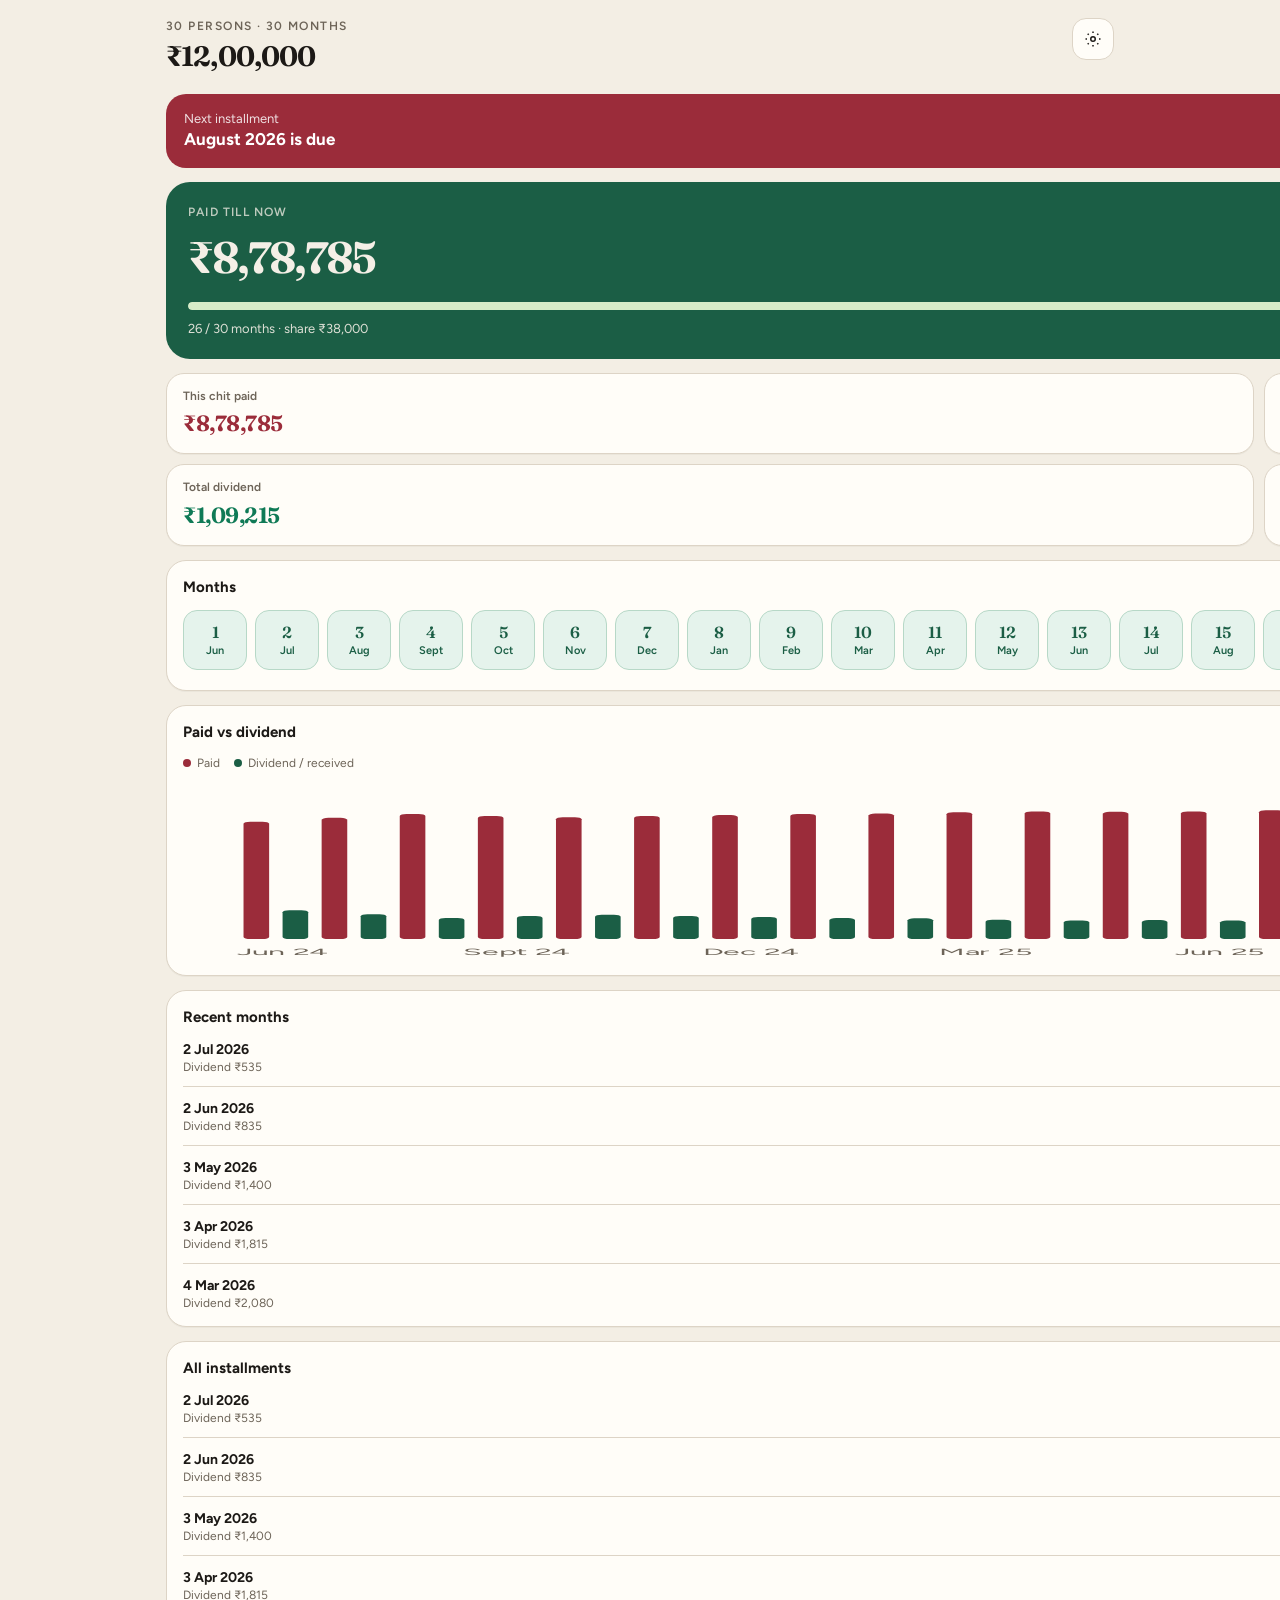
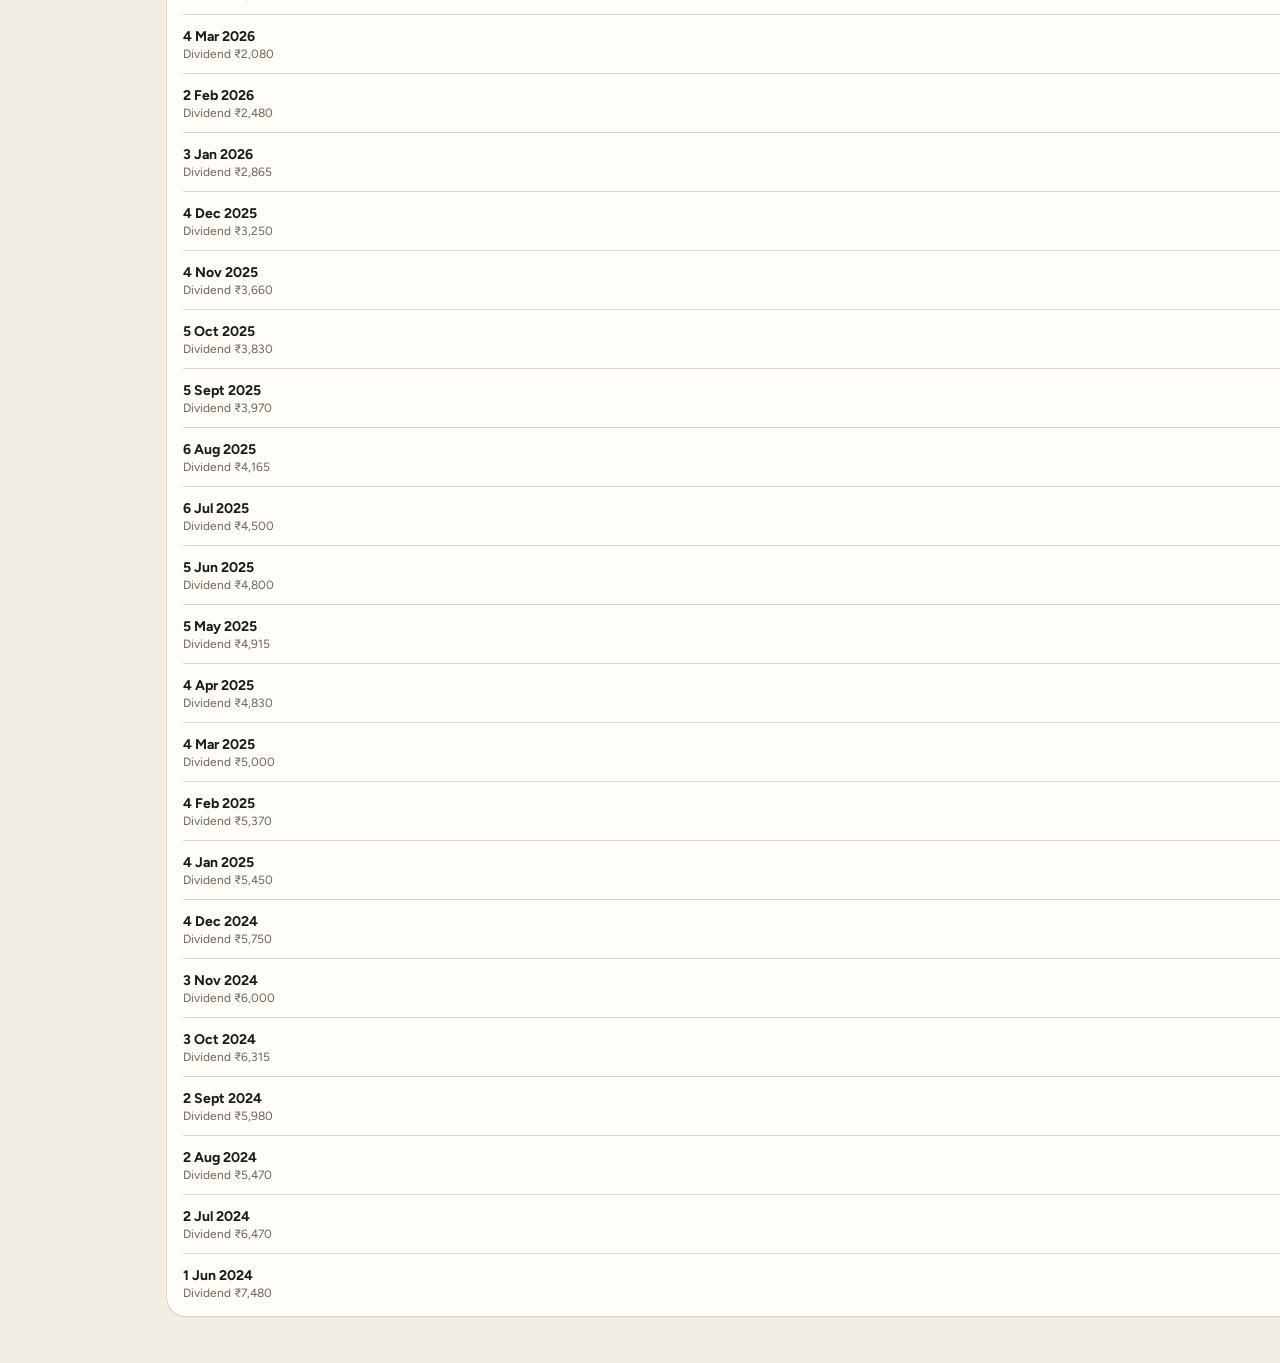
==== index.html @ 4a4e55a4 "Publish My Chit dashboard for phone bookmark. Co-authored-by: Cursor <cursoragent@cursor.com>" ====
<!DOCTYPE html>
<html lang="en">
<head>
  <meta charset="UTF-8" />
  <meta name="viewport" content="width=device-width, initial-scale=1, viewport-fit=cover" />
  <meta name="theme-color" content="#1B5E45" />
  <meta name="apple-mobile-web-app-capable" content="yes" />
  <meta name="apple-mobile-web-app-status-bar-style" content="black-translucent" />
  <meta name="apple-mobile-web-app-title" content="My Chit" />
  <title>My Chit · ₹12,00,000</title>
  <link rel="manifest" href="manifest.webmanifest" />
  <link rel="preconnect" href="https://fonts.googleapis.com" />
  <link rel="preconnect" href="https://fonts.gstatic.com" crossorigin />
  <link href="https://fonts.googleapis.com/css2?family=Fraunces:opsz,wght@9..144,500;9..144,650&family=Figtree:wght@400;500;600;700&display=swap" rel="stylesheet" />
  <style>
    :root {
      --paper: #f3eee4;
      --paper-2: #e8e0d2;
      --card: #fffdf8;
      --ink: #1c1916;
      --muted: #6d6458;
      --line: #ddd4c6;
      --green: #1b5e45;
      --green-2: #0f7a56;
      --green-soft: #e5f3ec;
      --stamp: #9b2c3a;
      --stamp-soft: #f8e8ea;
      --gold: #8a6d2f;
      --gold-soft: #f4ebD4;
      --shadow: 0 1px 0 rgba(28, 25, 22, 0.04);
      --radius: 20px;
      --nav-h: 72px;
      --safe-top: env(safe-area-inset-top, 0px);
      --safe-bot: env(safe-area-inset-bottom, 0px);
    }

    * { box-sizing: border-box; margin: 0; padding: 0; }
    html, body { min-height: 100%; }
    body {
      font-family: Figtree, "Segoe UI", sans-serif;
      background: var(--paper);
      color: var(--ink);
      line-height: 1.4;
      -webkit-tap-highlight-color: transparent;
    }
    button, input, select { font-family: inherit; }

    .app {
      max-width: 980px;
      margin: 0 auto;
      padding: calc(18px + var(--safe-top)) 16px calc(var(--nav-h) + var(--safe-bot) + 20px);
    }

    header.top {
      display: flex;
      justify-content: space-between;
      align-items: flex-start;
      gap: 12px;
      margin-bottom: 18px;
    }
    .eyebrow {
      font-size: 12px;
      letter-spacing: 0.12em;
      text-transform: uppercase;
      color: var(--muted);
      font-weight: 600;
    }
    h1 {
      font-family: Fraunces, Georgia, serif;
      font-size: 28px;
      font-weight: 650;
      letter-spacing: -0.03em;
      margin-top: 2px;
    }
    .icon-btn {
      width: 42px;
      height: 42px;
      border: 1px solid var(--line);
      background: var(--card);
      border-radius: 14px;
      color: var(--ink);
      display: grid;
      place-items: center;
      cursor: pointer;
    }

    .due {
      background: var(--stamp);
      color: #fff;
      border-radius: var(--radius);
      padding: 16px 18px;
      display: flex;
      justify-content: space-between;
      align-items: center;
      gap: 12px;
      margin-bottom: 14px;
    }
    .due p { font-size: 13px; opacity: 0.85; }
    .due h2 { font-size: 17px; font-weight: 700; }
    .due button {
      border: 0;
      background: #fff;
      color: var(--stamp);
      font-weight: 700;
      padding: 10px 14px;
      border-radius: 12px;
      cursor: pointer;
      white-space: nowrap;
    }

    .hero {
      background: var(--green);
      color: #f4efe6;
      border-radius: 24px;
      padding: 22px 22px 20px;
      margin-bottom: 14px;
      position: relative;
      overflow: hidden;
    }
    .hero::after {
      content: "";
      position: absolute;
      right: -40px;
      top: -50px;
      width: 180px;
      height: 180px;
      border: 18px solid rgba(255,255,255,0.06);
      border-radius: 50%;
    }
    .hero .label { font-size: 12px; letter-spacing: 0.1em; text-transform: uppercase; opacity: 0.75; font-weight: 600; }
    .hero .amount {
      font-family: Fraunces, Georgia, serif;
      font-size: clamp(32px, 8vw, 44px);
      font-weight: 650;
      letter-spacing: -0.03em;
      margin: 6px 0 14px;
    }
    .bar {
      height: 8px;
      background: rgba(255,255,255,0.16);
      border-radius: 99px;
      overflow: hidden;
    }
    .bar > span {
      display: block;
      height: 100%;
      background: #d7ecc8;
      border-radius: 99px;
    }
    .hero-meta {
      display: flex;
      justify-content: space-between;
      margin-top: 10px;
      font-size: 13px;
      opacity: 0.9;
    }

    .stats {
      display: grid;
      grid-template-columns: 1fr 1fr;
      gap: 10px;
      margin-bottom: 14px;
    }
    .stat {
      background: var(--card);
      border: 1px solid var(--line);
      border-radius: 18px;
      padding: 14px 16px;
      box-shadow: var(--shadow);
    }
    .stat span { display: block; font-size: 12px; color: var(--muted); font-weight: 600; }
    .stat strong {
      display: block;
      margin-top: 4px;
      font-family: Fraunces, Georgia, serif;
      font-size: 22px;
      font-weight: 650;
      letter-spacing: -0.02em;
    }
    .stat.profit strong { color: var(--green-2); }
    .stat.paid strong { color: var(--stamp); }

    .card {
      background: var(--card);
      border: 1px solid var(--line);
      border-radius: var(--radius);
      padding: 16px;
      margin-bottom: 14px;
      box-shadow: var(--shadow);
    }
    .card h3 {
      font-size: 15px;
      font-weight: 700;
      margin-bottom: 12px;
    }
    .legend {
      display: flex;
      gap: 14px;
      font-size: 12px;
      color: var(--muted);
      margin-bottom: 8px;
    }
    .dot { width: 8px; height: 8px; border-radius: 50%; display: inline-block; margin-right: 6px; }
    .chart-wrap { overflow-x: auto; -webkit-overflow-scrolling: touch; }
    svg.chart { display: block; min-width: 520px; width: 100%; height: 180px; }

    .months-scroll {
      display: flex;
      gap: 8px;
      overflow-x: auto;
      padding-bottom: 4px;
      -webkit-overflow-scrolling: touch;
    }
    .month-pill {
      flex: 0 0 auto;
      min-width: 64px;
      text-align: center;
      padding: 10px 8px;
      border-radius: 14px;
      border: 1px solid var(--line);
      background: var(--paper);
      font-size: 11px;
      font-weight: 600;
    }
    .month-pill.paid { background: var(--green-soft); border-color: #b7d8c7; color: var(--green); }
    .month-pill.due-pill { background: var(--stamp-soft); border-color: #e7b4bb; color: var(--stamp); }
    .month-pill .n { display: block; font-family: Fraunces, Georgia, serif; font-size: 16px; }

    .row {
      display: flex;
      justify-content: space-between;
      align-items: center;
      gap: 10px;
      padding: 12px 0;
      border-bottom: 1px solid var(--line);
      cursor: pointer;
      background: none;
      width: 100%;
      text-align: left;
      color: inherit;
      border-left: 0;
      border-right: 0;
      border-top: 0;
    }
    .row:last-child { border-bottom: 0; padding-bottom: 0; }
    .row:first-child { padding-top: 0; }
    .row .d { font-weight: 700; font-size: 14px; }
    .row .sub { font-size: 12px; color: var(--muted); margin-top: 2px; }
    .row .nums { text-align: right; }
    .neg { color: var(--stamp); font-weight: 700; font-size: 14px; }
    .pos { color: var(--green-2); font-weight: 700; font-size: 14px; }

    .nav {
      position: fixed;
      left: 0; right: 0; bottom: 0;
      height: calc(var(--nav-h) + var(--safe-bot));
      padding: 8px 24px var(--safe-bot);
      background: rgba(243, 238, 228, 0.94);
      backdrop-filter: blur(12px);
      border-top: 1px solid var(--line);
      display: flex;
      justify-content: space-around;
      align-items: flex-start;
      z-index: 20;
    }
    .nav button {
      border: 0;
      background: none;
      color: var(--muted);
      font-size: 11px;
      font-weight: 700;
      min-width: 64px;
      padding: 8px 8px 0;
      cursor: pointer;
    }
    .nav button.active { color: var(--green); }
    .nav .add-fab {
      width: 56px;
      height: 56px;
      min-width: 56px;
      margin-top: -22px;
      border-radius: 50%;
      background: var(--green);
      color: #fff;
      font-size: 28px;
      font-weight: 500;
      line-height: 1;
      box-shadow: 0 8px 20px rgba(27, 94, 69, 0.28);
    }

    .page { display: none; }
    .page.on { display: block; }

    label.field { display: block; margin-bottom: 14px; }
    label.field span {
      display: block;
      font-size: 12px;
      font-weight: 700;
      color: var(--muted);
      margin-bottom: 6px;
      letter-spacing: 0.04em;
      text-transform: uppercase;
    }
    input, select {
      width: 100%;
      height: 52px;
      border: 1px solid var(--line);
      background: #fff;
      border-radius: 14px;
      padding: 0 14px;
      font-size: 16px;
      color: var(--ink);
    }
    input:focus, select:focus {
      outline: 2px solid var(--green);
      outline-offset: 1px;
    }
    .hint { font-size: 12px; color: var(--muted); margin-top: -8px; margin-bottom: 14px; }
    .calc-box {
      background: var(--green-soft);
      border: 1px solid #b7d8c7;
      border-radius: 16px;
      padding: 14px 16px;
      margin-bottom: 16px;
    }
    .calc-row {
      display: flex;
      justify-content: space-between;
      align-items: baseline;
      gap: 10px;
      font-size: 13px;
      color: var(--muted);
      padding: 3px 0;
    }
    .calc-row.main {
      color: var(--green);
      margin-top: 8px;
      padding-top: 10px;
      border-top: 1px solid #b7d8c7;
      font-weight: 700;
    }
    .calc-row.main b {
      font-family: Fraunces, Georgia, serif;
      font-size: 26px;
      font-weight: 650;
      letter-spacing: -0.03em;
    }
    input:disabled, input[readonly] {
      background: var(--paper);
      color: var(--muted);
    }

    .btn {
      width: 100%;
      height: 54px;
      border: 0;
      border-radius: 16px;
      background: var(--green);
      color: #fff;
      font-size: 16px;
      font-weight: 700;
      cursor: pointer;
    }
    .btn.ghost {
      background: transparent;
      color: var(--stamp);
      border: 1px solid #e7b4bb;
      margin-top: 10px;
    }
    .btn.secondary {
      background: var(--paper-2);
      color: var(--ink);
      margin-top: 10px;
    }

    .toast {
      position: fixed;
      left: 50%;
      bottom: calc(var(--nav-h) + var(--safe-bot) + 12px);
      transform: translateX(-50%) translateY(20px);
      background: var(--ink);
      color: #fff;
      padding: 10px 16px;
      border-radius: 999px;
      font-size: 13px;
      font-weight: 600;
      opacity: 0;
      pointer-events: none;
      transition: 0.25s ease;
      z-index: 40;
      white-space: nowrap;
    }
    .toast.show { opacity: 1; transform: translateX(-50%) translateY(0); }

    .desk-grid { display: block; }
    @media (min-width: 860px) {
      .app { padding-bottom: 32px; }
      .nav { display: none; }
      .desk-grid {
        display: grid;
        grid-template-columns: 1.35fr 0.9fr;
        gap: 16px;
        align-items: start;
      }
      .desk-grid .side { position: sticky; top: 16px; }
      .page { display: block !important; }
      .page.mobile-only { display: none !important; }
    }
    @media (max-width: 859px) {
      .desk-only { display: none !important; }
    }
  </style>
</head>
<body>
  <div class="app">
    <header class="top">
      <div>
        <div class="eyebrow" id="chitEyebrow">Chit fund</div>
        <h1 id="chitTitle">₹12,00,000</h1>
      </div>
      <button class="icon-btn" id="settingsBtn" aria-label="Settings" title="Settings">
        <svg width="18" height="18" viewBox="0 0 24 24" fill="none" stroke="currentColor" stroke-width="2"><circle cx="12" cy="12" r="3"/><path d="M12 2v2m0 16v2M4.9 4.9l1.4 1.4m11.4 11.4 1.4 1.4M2 12h2m16 0h2M4.9 19.1l1.4-1.4m11.4-11.4 1.4-1.4"/></svg>
      </button>
    </header>

    <div class="desk-grid">
      <div>
        <section id="page-home" class="page on">
          <div id="pinBanner"></div>
          <div id="dueBanner"></div>
          <div class="hero">
            <div class="label">Paid till now</div>
            <div class="amount" id="heroPaid">₹0</div>
            <div class="bar"><span id="heroBar"></span></div>
            <div class="hero-meta">
              <span id="heroMonths">0 / 0 months</span>
              <span id="heroPct">0%</span>
            </div>
          </div>
          <div class="stats">
            <div class="stat paid"><span>This chit paid</span><strong id="statPaid">₹0</strong></div>
            <div class="stat"><span>Share value so far</span><strong id="statShare">₹0</strong></div>
            <div class="stat profit"><span>Total dividend</span><strong id="statProfit">₹0</strong></div>
            <div class="stat"><span>Prize I get</span><strong id="statPrize">₹0</strong></div>
          </div>
          <div class="card">
            <h3>Months</h3>
            <div class="months-scroll" id="monthPills"></div>
          </div>
          <div class="card">
            <h3>Paid vs dividend</h3>
            <div class="legend">
              <span><i class="dot" style="background:#9b2c3a"></i>Paid</span>
              <span><i class="dot" style="background:#1b5e45"></i>Dividend / received</span>
            </div>
            <div class="chart-wrap"><svg class="chart" id="chart" viewBox="0 0 640 180" preserveAspectRatio="none"></svg></div>
          </div>
          <div class="card">
            <h3>Recent months</h3>
            <div id="recentList"></div>
          </div>
          <div class="card desk-only" id="deskHistoryCard">
            <h3>All installments</h3>
            <div id="deskFullList"></div>
          </div>
        </section>

        <section id="page-history" class="page mobile-only">
          <div class="card">
            <h3>All installments</h3>
            <div id="fullList"></div>
          </div>
        </section>

        <section id="page-settings" class="page mobile-only">
          <div class="card" id="settingsCard"></div>
        </section>
      </div>

      <aside class="side">
        <section id="page-add" class="page on">
          <div class="card">
            <h3 id="formTitle">Add monthly chit</h3>
            <form id="chitForm">
              <input type="hidden" id="editId" />
              <label class="field">
                <span>Date paid</span>
                <input type="date" id="fDate" required />
              </label>
              <label class="field">
                <span>Amount paid this month</span>
                <input type="number" id="fSpent" inputmode="numeric" min="0" step="1" required placeholder="37465" />
              </label>
              <p class="hint">Net amount you paid after the group auction. Dividend is calculated for you.</p>
              <div class="calc-box" id="dividendBox">
                <div class="calc-row"><span>Group</span><span id="calcGroup">30 persons · 30 months</span></div>
                <div class="calc-row"><span>Monthly share</span><span id="calcShare">₹0</span></div>
                <div class="calc-row"><span>You pay</span><span id="calcPaid">₹0</span></div>
                <div class="calc-row main"><span>Dividend</span><b id="calcDiv">₹0</b></div>
              </div>
              <label class="field">
                <span>Note (optional)</span>
                <input type="text" id="fNote" maxlength="80" placeholder="Auction, lifted, late fee…" />
              </label>
              <button class="btn" type="submit" id="saveBtn">Save month</button>
              <button class="btn ghost" type="button" id="deleteBtn" hidden>Delete this month</button>
              <button class="btn secondary desk-only" type="button" id="historyJump">View all months</button>
            </form>
          </div>
          <div class="card desk-only" id="deskSettings"></div>
        </section>
      </aside>
    </div>
  </div>

  <nav class="nav">
    <button data-page="home" class="active">Home</button>
    <button class="add-fab" data-page="add" aria-label="Add monthly chit">+</button>
    <button data-page="history">History</button>
  </nav>
  <div class="toast" id="toast"></div>

  <script>
    const STORAGE_KEY = "mySavings.chit.v2";
    const OLD_STORAGE_KEY = "mySavings.chit.v1";
    const SEED_ENTRIES = [
      { id: "2024-06-01", date: "2024-06-01", spent: 30520, earn: 7480, note: "" },
      { id: "2024-07-02", date: "2024-07-02", spent: 31530, earn: 6470, note: "" },
      { id: "2024-08-02", date: "2024-08-02", spent: 32530, earn: 5470, note: "" },
      { id: "2024-09-02", date: "2024-09-02", spent: 32020, earn: 5980, note: "" },
      { id: "2024-10-03", date: "2024-10-03", spent: 31685, earn: 6315, note: "" },
      { id: "2024-11-03", date: "2024-11-03", spent: 32000, earn: 6000, note: "" },
      { id: "2024-12-04", date: "2024-12-04", spent: 32250, earn: 5750, note: "" },
      { id: "2025-01-04", date: "2025-01-04", spent: 32550, earn: 5450, note: "" },
      { id: "2025-02-04", date: "2025-02-04", spent: 32630, earn: 5370, note: "" },
      { id: "2025-03-04", date: "2025-03-04", spent: 33000, earn: 5000, note: "" },
      { id: "2025-04-04", date: "2025-04-04", spent: 33170, earn: 4830, note: "" },
      { id: "2025-05-05", date: "2025-05-05", spent: 33085, earn: 4915, note: "" },
      { id: "2025-06-05", date: "2025-06-05", spent: 33200, earn: 4800, note: "" },
      { id: "2025-07-06", date: "2025-07-06", spent: 33500, earn: 4500, note: "" },
      { id: "2025-08-06", date: "2025-08-06", spent: 33835, earn: 4165, note: "" },
      { id: "2025-09-05", date: "2025-09-05", spent: 34030, earn: 3970, note: "" },
      { id: "2025-10-05", date: "2025-10-05", spent: 34170, earn: 3830, note: "" },
      { id: "2025-11-04", date: "2025-11-04", spent: 34340, earn: 3660, note: "" },
      { id: "2025-12-04", date: "2025-12-04", spent: 34750, earn: 3250, note: "" },
      { id: "2026-01-03", date: "2026-01-03", spent: 35135, earn: 2865, note: "" },
      { id: "2026-02-02", date: "2026-02-02", spent: 35520, earn: 2480, note: "" },
      { id: "2026-03-04", date: "2026-03-04", spent: 35920, earn: 2080, note: "" },
      { id: "2026-04-03", date: "2026-04-03", spent: 36185, earn: 1815, note: "" },
      { id: "2026-05-03", date: "2026-05-03", spent: 36600, earn: 1400, note: "" },
      { id: "2026-06-02", date: "2026-06-02", spent: 37165, earn: 835, note: "" },
      { id: "2026-07-02", date: "2026-07-02", spent: 37465, earn: 535, note: "" }
    ];
    const SEED_SETTINGS = {
      title: "Chit INR 12,00,000",
      chitValue: 1200000,
      prize: 1140000,
      members: 30,
      totalMonths: 30,
      monthlyShare: 38000
    };

    const inr = (n) =>
      new Intl.NumberFormat("en-IN", { style: "currency", currency: "INR", maximumFractionDigits: 0 }).format(Math.round(n || 0));
    const monthLabel = (iso) => {
      const d = new Date(iso + "T12:00:00");
      return d.toLocaleDateString("en-IN", { month: "short", year: "2-digit" });
    };
    const longDate = (iso) => {
      const d = new Date(iso + "T12:00:00");
      return d.toLocaleDateString("en-IN", { day: "numeric", month: "short", year: "numeric" });
    };
    const uid = () => Date.now().toString(36) + Math.random().toString(36).slice(2, 6);

    function monthlyShareOf(settings) {
      const members = Number(settings.members) || 30;
      const prize = Number(settings.prize) || 0;
      const chit = Number(settings.chitValue) || 0;
      if (prize > 0) return Math.round(prize / members);
      return Math.round(chit / members);
    }

    function dividendOf(spent, settings) {
      return Math.max(0, monthlyShareOf(settings) - Number(spent || 0));
    }

    function withDividends(data) {
      const settings = {
        ...SEED_SETTINGS,
        ...(data.settings || {}),
        members: Number((data.settings || {}).members) || 30,
        totalMonths: Number((data.settings || {}).totalMonths) || 30
      };
      settings.monthlyShare = monthlyShareOf(settings);
      const entries = (data.entries || []).map((e) => ({
        ...e,
        spent: Number(e.spent || 0),
        earn: dividendOf(e.spent, settings)
      }));
      return { settings, entries };
    }

    function load() {
      try {
        const raw = localStorage.getItem(STORAGE_KEY) || localStorage.getItem(OLD_STORAGE_KEY);
        if (raw) return withDividends(JSON.parse(raw));
      } catch (e) {}
      return withDividends({ settings: { ...SEED_SETTINGS }, entries: SEED_ENTRIES.map((x) => ({ ...x })) });
    }
    function save(state) {
      state = withDividends(state);
      localStorage.setItem(STORAGE_KEY, JSON.stringify(state));
    }

    let state = load();
    let page = "home";

    function totals() {
      state = withDividends(state);
      const entries = [...state.entries].sort((a, b) => a.date.localeCompare(b.date));
      const paid = entries.reduce((s, e) => s + Number(e.spent || 0), 0);
      const received = entries.reduce((s, e) => s + Number(e.earn || 0), 0);
      const months = entries.length;
      const share = months * monthlyShareOf(state.settings);
      const profit = share - paid;
      const pct = state.settings.totalMonths ? Math.round((months / state.settings.totalMonths) * 100) : 0;
      return { entries, paid, received, months, share, profit, pct };
    }

    function nextDue() {
      const { entries } = totals();
      const last = entries[entries.length - 1];
      if (!last) return { iso: new Date().toISOString().slice(0, 10), label: "This month", missing: true };
      const d = new Date(last.date + "T12:00:00");
      d.setMonth(d.getMonth() + 1);
      const iso = d.toISOString().slice(0, 10);
      const now = new Date();
      const thisMonth = now.getFullYear() * 12 + now.getMonth();
      const dueMonth = d.getFullYear() * 12 + d.getMonth();
      return {
        iso,
        label: d.toLocaleDateString("en-IN", { month: "long", year: "numeric" }),
        missing: dueMonth <= thisMonth && entries.length < state.settings.totalMonths
      };
    }

    function showToast(msg) {
      const el = document.getElementById("toast");
      el.textContent = msg;
      el.classList.add("show");
      setTimeout(() => el.classList.remove("show"), 2200);
    }

    function setPage(name) {
      page = name;
      if (window.matchMedia("(max-width: 859px)").matches) {
        document.querySelectorAll(".page").forEach((p) => p.classList.remove("on"));
        const el = document.getElementById("page-" + name);
        if (el) el.classList.add("on");
        document.querySelectorAll(".nav button").forEach((b) => {
          b.classList.toggle("active", b.dataset.page === name);
        });
      }
      window.scrollTo(0, 0);
    }

    function renderChart(entries) {
      const svg = document.getElementById("chart");
      if (!entries.length) { svg.innerHTML = ""; return; }
      const w = 640, h = 180, pad = 18, gap = 4;
      const max = Math.max(...entries.map((e) => Math.max(e.spent, e.earn)), 1);
      const bw = (w - pad * 2) / entries.length;
      let bars = "";
      entries.forEach((e, i) => {
        const x = pad + i * bw;
        const paidH = (e.spent / max) * (h - 36);
        const earnH = (e.earn / max) * (h - 36);
        bars += `<rect x="${x}" y="${h - 20 - paidH}" width="${Math.max(bw / 2 - gap, 2)}" height="${paidH}" rx="2" fill="#9b2c3a"/>`;
        bars += `<rect x="${x + bw / 2}" y="${h - 20 - earnH}" width="${Math.max(bw / 2 - gap, 2)}" height="${earnH}" rx="2" fill="#1b5e45"/>`;
        if (i % 3 === 0 || i === entries.length - 1) {
          bars += `<text x="${x + bw / 2}" y="${h - 4}" text-anchor="middle" font-size="9" fill="#6d6458">${monthLabel(e.date)}</text>`;
        }
      });
      svg.innerHTML = bars;
    }

    function rowHtml(e) {
      return `<button class="row" data-id="${e.id}">
        <div><div class="d">${longDate(e.date)}</div><div class="sub">${e.note || "Dividend " + inr(e.earn)}</div></div>
        <div class="nums"><div class="neg">Paid ${inr(e.spent)}</div><div class="pos">Div ${inr(e.earn)}</div></div>
      </button>`;
    }

    function settingsFormHtml() {
      const s = state.settings;
      const share = monthlyShareOf(s);
      return `
        <h3>Chit settings</h3>
        <label class="field"><span>Name</span><input id="sTitle" value="${s.title.replace(/"/g, "&quot;")}" /></label>
        <label class="field"><span>Chit value</span><input id="sValue" type="number" value="${s.chitValue}" /></label>
        <label class="field"><span>Prize I get</span><input id="sPrize" type="number" value="${s.prize}" /></label>
        <label class="field"><span>Persons in group</span><input id="sMembers" type="number" min="1" value="${s.members}" /></label>
        <label class="field"><span>Total months</span><input id="sMonths" type="number" min="1" value="${s.totalMonths}" /></label>
        <p class="hint">Monthly share is prize ÷ persons = ${inr(share)}. Dividend each month = share − amount paid.</p>
        <button class="btn" type="button" id="saveSettings">Save settings</button>
        <button class="btn secondary" type="button" id="bookmarkBtn">Bookmark / pin this page</button>
        <button class="btn secondary" type="button" id="exportBtn">Download backup (JSON)</button>
        <label class="field" style="margin-top:10px"><span>Restore backup</span><input id="importFile" type="file" accept=".json,application/json" /></label>
        <button class="btn secondary" type="button" id="csvBtn">Download Excel-style CSV</button>
        <button class="btn ghost" type="button" id="resetBtn">Restore original Excel data</button>
        <p class="hint" style="margin-top:12px">Phone: open <b>https://ansrkian-gif.github.io/my-chit/</b> then Chrome menu → Add to Home screen or Bookmark. On this computer you can still use the Desktop icon.</p>
      `;
    }

    function bindSettings(root) {
      root.querySelector("#saveSettings")?.addEventListener("click", () => {
        state.settings.title = root.querySelector("#sTitle").value.trim() || state.settings.title;
        state.settings.chitValue = Number(root.querySelector("#sValue").value) || 0;
        state.settings.prize = Number(root.querySelector("#sPrize").value) || 0;
        state.settings.members = Number(root.querySelector("#sMembers").value) || 30;
        state.settings.totalMonths = Number(root.querySelector("#sMonths").value) || 30;
        state = withDividends(state);
        save(state);
        render();
        updateDividendCalc();
        showToast("Settings saved · dividends updated");
      });
      root.querySelector("#exportBtn")?.addEventListener("click", () => download("my-chit-backup.json", JSON.stringify(state, null, 2), "application/json"));
      root.querySelector("#bookmarkBtn")?.addEventListener("click", pinThisPage);
      root.querySelector("#importFile")?.addEventListener("change", (ev) => importBackup(ev.target.files && ev.target.files[0]));
      root.querySelector("#csvBtn")?.addEventListener("click", exportCsv);
      root.querySelector("#resetBtn")?.addEventListener("click", () => {
        if (!confirm("Replace everything with the original Excel sheet?")) return;
        state = withDividends({ settings: { ...SEED_SETTINGS }, entries: SEED_ENTRIES.map((x) => ({ ...x })) });
        save(state);
        render();
        resetForm();
        showToast("Restored Excel data");
      });
    }

    function pinThisPage() {
      const link = location.href;
      if (navigator.clipboard && navigator.clipboard.writeText) {
        navigator.clipboard.writeText(link).catch(() => {});
      }
      const isFile = location.protocol === "file:";
      alert(isFile
        ? "On this computer:\n\n1. Click the star on the right of the Chrome address bar, or\n2. Open the My Chit icon on your Desktop.\n\nYou do not need to open Drive again.\n\nThis page address was copied."
        : "On your phone:\n\nChrome or Edge menu (three dots) → Add to Home screen or Bookmark.\n\nThen open My Chit from that icon next time.");
    }

    function importBackup(file) {
      if (!file) return;
      const reader = new FileReader();
      reader.onload = () => {
        try {
          const data = JSON.parse(reader.result);
          if (!data || !Array.isArray(data.entries)) throw new Error("bad");
          if (!confirm("Replace current chit data with this backup?")) return;
          state = withDividends(data);
          save(state);
          render();
          resetForm();
          showToast("Backup restored");
        } catch (e) {
          alert("That file is not a valid My Chit backup.");
        }
      };
      reader.readAsText(file);
    }

    function download(name, text, type) {
      const blob = new Blob([text], { type });
      const a = document.createElement("a");
      a.href = URL.createObjectURL(blob);
      a.download = name;
      a.click();
      URL.revokeObjectURL(a.href);
    }

    function exportCsv() {
      const { entries } = totals();
      let spentP = 0, overall = 0;
      const lines = ["Date,Spent,Spent Progress,Earn,Overall"];
      entries.forEach((e) => {
        spentP += Number(e.spent);
        overall += Number(e.earn);
        lines.push(`${longDate(e.date)},${e.spent},${spentP},${e.earn},${overall}`);
      });
      download("chit-overall-flow.csv", lines.join("\n"), "text/csv");
    }

    function updateDividendCalc() {
      const share = monthlyShareOf(state.settings);
      const paid = Number(document.getElementById("fSpent").value || 0);
      const div = dividendOf(paid, state.settings);
      const members = state.settings.members || 30;
      const months = state.settings.totalMonths || 30;
      document.getElementById("calcGroup").textContent = `${members} persons · ${months} months`;
      document.getElementById("calcShare").textContent = inr(share);
      document.getElementById("calcPaid").textContent = inr(paid);
      document.getElementById("calcDiv").textContent = inr(div);
    }

    function resetForm(prefillDue) {
      document.getElementById("editId").value = "";
      document.getElementById("formTitle").textContent = "Add monthly chit";
      document.getElementById("saveBtn").textContent = "Save month";
      document.getElementById("deleteBtn").hidden = true;
      const due = nextDue();
      const last = totals().entries.at(-1);
      document.getElementById("fDate").value = prefillDue ? due.iso : due.iso;
      document.getElementById("fSpent").value = last ? last.spent : "";
      document.getElementById("fNote").value = "";
      updateDividendCalc();
    }

    function fillForm(entry) {
      document.getElementById("editId").value = entry.id;
      document.getElementById("formTitle").textContent = "Edit month";
      document.getElementById("saveBtn").textContent = "Update month";
      document.getElementById("deleteBtn").hidden = false;
      document.getElementById("fDate").value = entry.date;
      document.getElementById("fSpent").value = entry.spent;
      document.getElementById("fNote").value = entry.note || "";
      updateDividendCalc();
      setPage("add");
    }

    function render() {
      const t = totals();
      const s = state.settings;
      document.getElementById("chitEyebrow").textContent = `${s.members || 30} persons · ${s.totalMonths} months`;
      document.getElementById("chitTitle").textContent = inr(s.chitValue);
      document.getElementById("heroPaid").textContent = inr(t.paid);
      document.getElementById("heroBar").style.width = Math.min(100, t.pct) + "%";
      document.getElementById("heroMonths").textContent = `${t.months} / ${s.totalMonths} months · share ${inr(monthlyShareOf(s))}`;
      document.getElementById("heroPct").textContent = t.pct + "% complete";
      document.getElementById("statPaid").textContent = inr(t.paid);
      document.getElementById("statShare").textContent = inr(t.share);
      document.getElementById("statProfit").textContent = inr(t.profit);
      document.getElementById("statPrize").textContent = inr(s.prize);

      const pin = document.getElementById("pinBanner");
      if (location.protocol === "file:" && !localStorage.getItem("mySavings.pinHint.v1")) {
        pin.innerHTML = `<div class="due" style="background:var(--green)"><div><p>Keep this page</p><h2>Use the My Chit Desktop icon, or tap the star in Chrome</h2></div><button type="button" id="pinOk">Got it</button></div>`;
        pin.querySelector("#pinOk").onclick = () => {
          localStorage.setItem("mySavings.pinHint.v1", "1");
          pin.innerHTML = "";
        };
      } else pin.innerHTML = "";

      const due = nextDue();
      const banner = document.getElementById("dueBanner");
      if (due.missing) {
        banner.innerHTML = `<div class="due"><div><p>Next installment</p><h2>${due.label} is due</h2></div><button type="button" id="dueAdd">Add now</button></div>`;
        banner.querySelector("#dueAdd").onclick = () => { resetForm(true); setPage("add"); };
      } else banner.innerHTML = "";

      const start = t.entries[0] ? new Date(t.entries[0].date + "T12:00:00") : new Date();
      let pills = "";
      for (let i = 0; i < s.totalMonths; i++) {
        const d = new Date(start);
        d.setMonth(d.getMonth() + i);
        const key = d.toISOString().slice(0, 7);
        const found = t.entries.find((e) => e.date.slice(0, 7) === key);
        const dueKey = due.iso.slice(0, 7);
        const cls = found ? "paid" : key === dueKey ? "due-pill" : "";
        pills += `<div class="month-pill ${cls}"><span class="n">${i + 1}</span>${d.toLocaleDateString("en-IN", { month: "short" })}</div>`;
      }
      document.getElementById("monthPills").innerHTML = pills;

      renderChart(t.entries);
      const recent = t.entries.slice(-5).reverse().map(rowHtml).join("") || "<p class='hint'>No months yet</p>";
      const all = t.entries.slice().reverse().map(rowHtml).join("") || "<p class='hint'>No months yet</p>";
      document.getElementById("recentList").innerHTML = recent;
      document.getElementById("fullList").innerHTML = all;
      document.getElementById("deskFullList").innerHTML = all;

      document.getElementById("settingsCard").innerHTML = settingsFormHtml();
      document.getElementById("deskSettings").innerHTML = settingsFormHtml();
      bindSettings(document.getElementById("settingsCard"));
      bindSettings(document.getElementById("deskSettings"));

      document.querySelectorAll(".row").forEach((btn) => {
        btn.onclick = () => {
          const entry = state.entries.find((e) => e.id === btn.dataset.id);
          if (entry) fillForm(entry);
        };
      });
    }

    document.getElementById("chitForm").addEventListener("submit", (ev) => {
      ev.preventDefault();
      const id = document.getElementById("editId").value;
      const spent = Number(document.getElementById("fSpent").value);
      const entry = {
        id: id || uid(),
        date: document.getElementById("fDate").value,
        spent,
        earn: dividendOf(spent, state.settings),
        note: document.getElementById("fNote").value.trim()
      };
      if (!entry.date) return;
      const idx = state.entries.findIndex((e) => e.id === id);
      if (idx >= 0) state.entries[idx] = entry;
      else state.entries.push(entry);
      save(state);
      render();
      resetForm();
      setPage("home");
      showToast(idx >= 0 ? "Month updated" : "Month added");
    });

    document.getElementById("deleteBtn").addEventListener("click", () => {
      const id = document.getElementById("editId").value;
      if (!id || !confirm("Delete this month?")) return;
      state.entries = state.entries.filter((e) => e.id !== id);
      save(state);
      render();
      resetForm();
      setPage("home");
      showToast("Month deleted");
    });

    document.querySelectorAll(".nav button").forEach((b) => {
      b.addEventListener("click", () => {
        if (b.dataset.page === "add") resetForm(true);
        setPage(b.dataset.page);
      });
    });
    document.getElementById("fSpent").addEventListener("input", updateDividendCalc);
    document.getElementById("settingsBtn").addEventListener("click", () => setPage("settings"));
    document.getElementById("historyJump").addEventListener("click", () => {
      document.getElementById("deskHistoryCard").scrollIntoView({ behavior: "smooth" });
    });

    if ("serviceWorker" in navigator && location.protocol !== "file:") {
      navigator.serviceWorker.register("./sw.js").catch(() => {});
    }

    resetForm(true);
    render();
  </script>
</body>
</html>
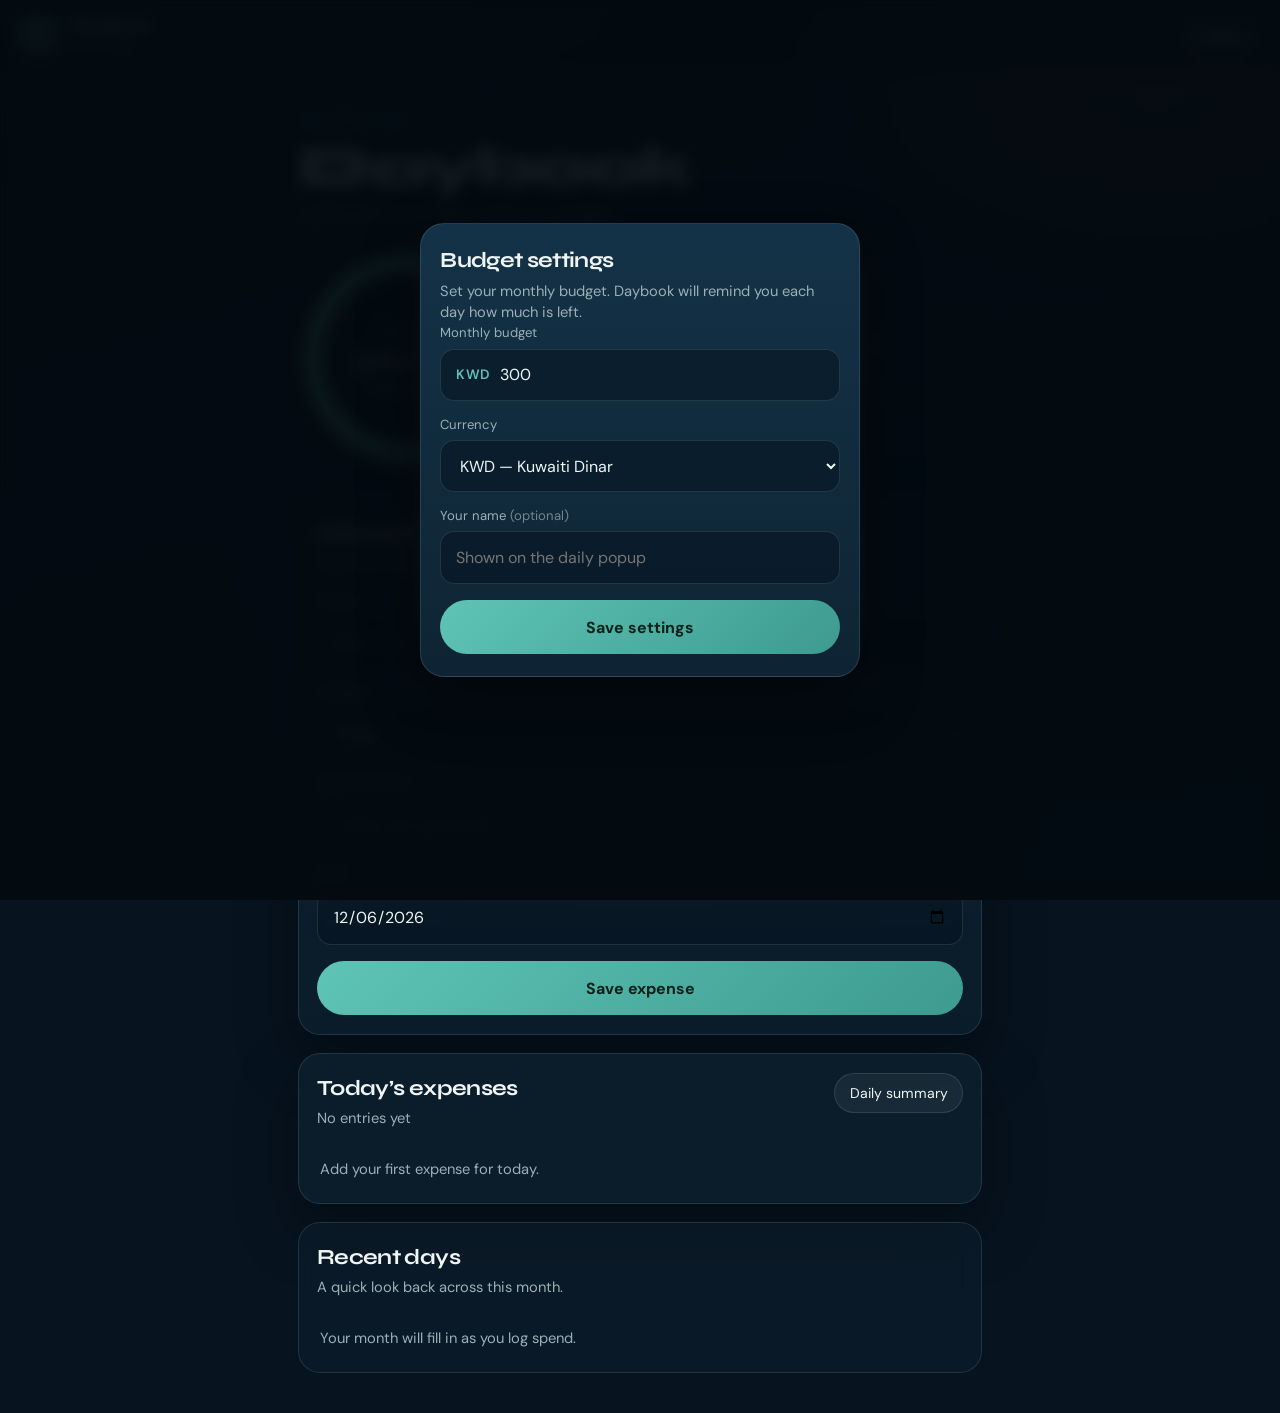
==== commit d4a7e7af: "Add Daybook expense tracker as standalone app Daily expense logging with monthly budget and a daily " ====
--- a/index.html
+++ b/index.html
@@ -3,945 +3,182 @@
 <head>
   <meta charset="UTF-8" />
   <meta name="viewport" content="width=device-width, initial-scale=1, viewport-fit=cover" />
-  <meta name="theme-color" content="#1B5E45" />
+  <meta name="theme-color" content="#0B1C2C" />
+  <meta name="description" content="Daybook — track daily expenses and stay within your budget." />
   <meta name="apple-mobile-web-app-capable" content="yes" />
   <meta name="apple-mobile-web-app-status-bar-style" content="black-translucent" />
-  <meta name="apple-mobile-web-app-title" content="My Chit" />
-  <title>My Chit · ₹12,00,000</title>
+  <meta name="apple-mobile-web-app-title" content="Daybook" />
+  <title>Daybook</title>
   <link rel="manifest" href="manifest.webmanifest" />
+  <link rel="icon" href="icon.svg" type="image/svg+xml" />
+  <link rel="apple-touch-icon" href="icon.svg" />
   <link rel="preconnect" href="https://fonts.googleapis.com" />
   <link rel="preconnect" href="https://fonts.gstatic.com" crossorigin />
-  <link href="https://fonts.googleapis.com/css2?family=Fraunces:opsz,wght@9..144,500;9..144,650&family=Figtree:wght@400;500;600;700&display=swap" rel="stylesheet" />
-  <style>
-    :root {
-      --paper: #f3eee4;
-      --paper-2: #e8e0d2;
-      --card: #fffdf8;
-      --ink: #1c1916;
-      --muted: #6d6458;
-      --line: #ddd4c6;
-      --green: #1b5e45;
-      --green-2: #0f7a56;
-      --green-soft: #e5f3ec;
-      --stamp: #9b2c3a;
-      --stamp-soft: #f8e8ea;
-      --gold: #8a6d2f;
-      --gold-soft: #f4ebD4;
-      --shadow: 0 1px 0 rgba(28, 25, 22, 0.04);
-      --radius: 20px;
-      --nav-h: 72px;
-      --safe-top: env(safe-area-inset-top, 0px);
-      --safe-bot: env(safe-area-inset-bottom, 0px);
-    }
-
-    * { box-sizing: border-box; margin: 0; padding: 0; }
-    html, body { min-height: 100%; }
-    body {
-      font-family: Figtree, "Segoe UI", sans-serif;
-      background: var(--paper);
-      color: var(--ink);
-      line-height: 1.4;
-      -webkit-tap-highlight-color: transparent;
-    }
-    button, input, select { font-family: inherit; }
-
-    .app {
-      max-width: 980px;
-      margin: 0 auto;
-      padding: calc(18px + var(--safe-top)) 16px calc(var(--nav-h) + var(--safe-bot) + 20px);
-    }
-
-    header.top {
-      display: flex;
-      justify-content: space-between;
-      align-items: flex-start;
-      gap: 12px;
-      margin-bottom: 18px;
-    }
-    .eyebrow {
-      font-size: 12px;
-      letter-spacing: 0.12em;
-      text-transform: uppercase;
-      color: var(--muted);
-      font-weight: 600;
-    }
-    h1 {
-      font-family: Fraunces, Georgia, serif;
-      font-size: 28px;
-      font-weight: 650;
-      letter-spacing: -0.03em;
-      margin-top: 2px;
-    }
-    .icon-btn {
-      width: 42px;
-      height: 42px;
-      border: 1px solid var(--line);
-      background: var(--card);
-      border-radius: 14px;
-      color: var(--ink);
-      display: grid;
-      place-items: center;
-      cursor: pointer;
-    }
-
-    .due {
-      background: var(--stamp);
-      color: #fff;
-      border-radius: var(--radius);
-      padding: 16px 18px;
-      display: flex;
-      justify-content: space-between;
-      align-items: center;
-      gap: 12px;
-      margin-bottom: 14px;
-    }
-    .due p { font-size: 13px; opacity: 0.85; }
-    .due h2 { font-size: 17px; font-weight: 700; }
-    .due button {
-      border: 0;
-      background: #fff;
-      color: var(--stamp);
-      font-weight: 700;
-      padding: 10px 14px;
-      border-radius: 12px;
-      cursor: pointer;
-      white-space: nowrap;
-    }
-
-    .hero {
-      background: var(--green);
-      color: #f4efe6;
-      border-radius: 24px;
-      padding: 22px 22px 20px;
-      margin-bottom: 14px;
-      position: relative;
-      overflow: hidden;
-    }
-    .hero::after {
-      content: "";
-      position: absolute;
-      right: -40px;
-      top: -50px;
-      width: 180px;
-      height: 180px;
-      border: 18px solid rgba(255,255,255,0.06);
-      border-radius: 50%;
-    }
-    .hero .label { font-size: 12px; letter-spacing: 0.1em; text-transform: uppercase; opacity: 0.75; font-weight: 600; }
-    .hero .amount {
-      font-family: Fraunces, Georgia, serif;
-      font-size: clamp(32px, 8vw, 44px);
-      font-weight: 650;
-      letter-spacing: -0.03em;
-      margin: 6px 0 14px;
-    }
-    .bar {
-      height: 8px;
-      background: rgba(255,255,255,0.16);
-      border-radius: 99px;
-      overflow: hidden;
-    }
-    .bar > span {
-      display: block;
-      height: 100%;
-      background: #d7ecc8;
-      border-radius: 99px;
-    }
-    .hero-meta {
-      display: flex;
-      justify-content: space-between;
-      margin-top: 10px;
-      font-size: 13px;
-      opacity: 0.9;
-    }
-
-    .stats {
-      display: grid;
-      grid-template-columns: 1fr 1fr;
-      gap: 10px;
-      margin-bottom: 14px;
-    }
-    .stat {
-      background: var(--card);
-      border: 1px solid var(--line);
-      border-radius: 18px;
-      padding: 14px 16px;
-      box-shadow: var(--shadow);
-    }
-    .stat span { display: block; font-size: 12px; color: var(--muted); font-weight: 600; }
-    .stat strong {
-      display: block;
-      margin-top: 4px;
-      font-family: Fraunces, Georgia, serif;
-      font-size: 22px;
-      font-weight: 650;
-      letter-spacing: -0.02em;
-    }
-    .stat.profit strong { color: var(--green-2); }
-    .stat.paid strong { color: var(--stamp); }
-
-    .card {
-      background: var(--card);
-      border: 1px solid var(--line);
-      border-radius: var(--radius);
-      padding: 16px;
-      margin-bottom: 14px;
-      box-shadow: var(--shadow);
-    }
-    .card h3 {
-      font-size: 15px;
-      font-weight: 700;
-      margin-bottom: 12px;
-    }
-    .legend {
-      display: flex;
-      gap: 14px;
-      font-size: 12px;
-      color: var(--muted);
-      margin-bottom: 8px;
-    }
-    .dot { width: 8px; height: 8px; border-radius: 50%; display: inline-block; margin-right: 6px; }
-    .chart-wrap { overflow-x: auto; -webkit-overflow-scrolling: touch; }
-    svg.chart { display: block; min-width: 520px; width: 100%; height: 180px; }
-
-    .months-scroll {
-      display: flex;
-      gap: 8px;
-      overflow-x: auto;
-      padding-bottom: 4px;
-      -webkit-overflow-scrolling: touch;
-    }
-    .month-pill {
-      flex: 0 0 auto;
-      min-width: 64px;
-      text-align: center;
-      padding: 10px 8px;
-      border-radius: 14px;
-      border: 1px solid var(--line);
-      background: var(--paper);
-      font-size: 11px;
-      font-weight: 600;
-    }
-    .month-pill.paid { background: var(--green-soft); border-color: #b7d8c7; color: var(--green); }
-    .month-pill.due-pill { background: var(--stamp-soft); border-color: #e7b4bb; color: var(--stamp); }
-    .month-pill .n { display: block; font-family: Fraunces, Georgia, serif; font-size: 16px; }
-
-    .row {
-      display: flex;
-      justify-content: space-between;
-      align-items: center;
-      gap: 10px;
-      padding: 12px 0;
-      border-bottom: 1px solid var(--line);
-      cursor: pointer;
-      background: none;
-      width: 100%;
-      text-align: left;
-      color: inherit;
-      border-left: 0;
-      border-right: 0;
-      border-top: 0;
-    }
-    .row:last-child { border-bottom: 0; padding-bottom: 0; }
-    .row:first-child { padding-top: 0; }
-    .row .d { font-weight: 700; font-size: 14px; }
-    .row .sub { font-size: 12px; color: var(--muted); margin-top: 2px; }
-    .row .nums { text-align: right; }
-    .neg { color: var(--stamp); font-weight: 700; font-size: 14px; }
-    .pos { color: var(--green-2); font-weight: 700; font-size: 14px; }
-
-    .nav {
-      position: fixed;
-      left: 0; right: 0; bottom: 0;
-      height: calc(var(--nav-h) + var(--safe-bot));
-      padding: 8px 24px var(--safe-bot);
-      background: rgba(243, 238, 228, 0.94);
-      backdrop-filter: blur(12px);
-      border-top: 1px solid var(--line);
-      display: flex;
-      justify-content: space-around;
-      align-items: flex-start;
-      z-index: 20;
-    }
-    .nav button {
-      border: 0;
-      background: none;
-      color: var(--muted);
-      font-size: 11px;
-      font-weight: 700;
-      min-width: 64px;
-      padding: 8px 8px 0;
-      cursor: pointer;
-    }
-    .nav button.active { color: var(--green); }
-    .nav .add-fab {
-      width: 56px;
-      height: 56px;
-      min-width: 56px;
-      margin-top: -22px;
-      border-radius: 50%;
-      background: var(--green);
-      color: #fff;
-      font-size: 28px;
-      font-weight: 500;
-      line-height: 1;
-      box-shadow: 0 8px 20px rgba(27, 94, 69, 0.28);
-    }
-
-    .page { display: none; }
-    .page.on { display: block; }
-
-    label.field { display: block; margin-bottom: 14px; }
-    label.field span {
-      display: block;
-      font-size: 12px;
-      font-weight: 700;
-      color: var(--muted);
-      margin-bottom: 6px;
-      letter-spacing: 0.04em;
-      text-transform: uppercase;
-    }
-    input, select {
-      width: 100%;
-      height: 52px;
-      border: 1px solid var(--line);
-      background: #fff;
-      border-radius: 14px;
-      padding: 0 14px;
-      font-size: 16px;
-      color: var(--ink);
-    }
-    input:focus, select:focus {
-      outline: 2px solid var(--green);
-      outline-offset: 1px;
-    }
-    .hint { font-size: 12px; color: var(--muted); margin-top: -8px; margin-bottom: 14px; }
-    .calc-box {
-      background: var(--green-soft);
-      border: 1px solid #b7d8c7;
-      border-radius: 16px;
-      padding: 14px 16px;
-      margin-bottom: 16px;
-    }
-    .calc-row {
-      display: flex;
-      justify-content: space-between;
-      align-items: baseline;
-      gap: 10px;
-      font-size: 13px;
-      color: var(--muted);
-      padding: 3px 0;
-    }
-    .calc-row.main {
-      color: var(--green);
-      margin-top: 8px;
-      padding-top: 10px;
-      border-top: 1px solid #b7d8c7;
-      font-weight: 700;
-    }
-    .calc-row.main b {
-      font-family: Fraunces, Georgia, serif;
-      font-size: 26px;
-      font-weight: 650;
-      letter-spacing: -0.03em;
-    }
-    input:disabled, input[readonly] {
-      background: var(--paper);
-      color: var(--muted);
-    }
-
-    .btn {
-      width: 100%;
-      height: 54px;
-      border: 0;
-      border-radius: 16px;
-      background: var(--green);
-      color: #fff;
-      font-size: 16px;
-      font-weight: 700;
-      cursor: pointer;
-    }
-    .btn.ghost {
-      background: transparent;
-      color: var(--stamp);
-      border: 1px solid #e7b4bb;
-      margin-top: 10px;
-    }
-    .btn.secondary {
-      background: var(--paper-2);
-      color: var(--ink);
-      margin-top: 10px;
-    }
-
-    .toast {
-      position: fixed;
-      left: 50%;
-      bottom: calc(var(--nav-h) + var(--safe-bot) + 12px);
-      transform: translateX(-50%) translateY(20px);
-      background: var(--ink);
-      color: #fff;
-      padding: 10px 16px;
-      border-radius: 999px;
-      font-size: 13px;
-      font-weight: 600;
-      opacity: 0;
-      pointer-events: none;
-      transition: 0.25s ease;
-      z-index: 40;
-      white-space: nowrap;
-    }
-    .toast.show { opacity: 1; transform: translateX(-50%) translateY(0); }
-
-    .desk-grid { display: block; }
-    @media (min-width: 860px) {
-      .app { padding-bottom: 32px; }
-      .nav { display: none; }
-      .desk-grid {
-        display: grid;
-        grid-template-columns: 1.35fr 0.9fr;
-        gap: 16px;
-        align-items: start;
-      }
-      .desk-grid .side { position: sticky; top: 16px; }
-      .page { display: block !important; }
-      .page.mobile-only { display: none !important; }
-    }
-    @media (max-width: 859px) {
-      .desk-only { display: none !important; }
-    }
-  </style>
+  <link href="https://fonts.googleapis.com/css2?family=DM+Sans:ital,opsz,wght@0,9..40,400;0,9..40,500;0,9..40,600;0,9..40,700;1,9..40,400&family=Syne:wght@600;700;800&display=swap" rel="stylesheet" />
+  <link rel="stylesheet" href="styles.css" />
 </head>
 <body>
-  <div class="app">
-    <header class="top">
+  <div class="atmosphere" aria-hidden="true"></div>
+
+  <header class="topbar">
+    <div class="brand">
+      <span class="brand-mark" aria-hidden="true"></span>
       <div>
-        <div class="eyebrow" id="chitEyebrow">Chit fund</div>
-        <h1 id="chitTitle">₹12,00,000</h1>
+        <p class="brand-name">Daybook</p>
+        <p class="brand-date" id="headerDate">Today</p>
       </div>
-      <button class="icon-btn" id="settingsBtn" aria-label="Settings" title="Settings">
-        <svg width="18" height="18" viewBox="0 0 24 24" fill="none" stroke="currentColor" stroke-width="2"><circle cx="12" cy="12" r="3"/><path d="M12 2v2m0 16v2M4.9 4.9l1.4 1.4m11.4 11.4 1.4 1.4M2 12h2m16 0h2M4.9 19.1l1.4-1.4m11.4-11.4 1.4-1.4"/></svg>
-      </button>
-    </header>
+    </div>
+    <button type="button" class="ghost-btn" id="settingsBtn" aria-label="Budget settings">Budget</button>
+  </header>
 
-    <div class="desk-grid">
-      <div>
-        <section id="page-home" class="page on">
-          <div id="pinBanner"></div>
-          <div id="dueBanner"></div>
-          <div class="hero">
-            <div class="label">Paid till now</div>
-            <div class="amount" id="heroPaid">₹0</div>
-            <div class="bar"><span id="heroBar"></span></div>
-            <div class="hero-meta">
-              <span id="heroMonths">0 / 0 months</span>
-              <span id="heroPct">0%</span>
-            </div>
+  <main class="shell">
+    <section class="hero" aria-labelledby="heroTitle">
+      <p class="eyebrow" id="monthLabel">This month</p>
+      <h1 class="hero-title" id="heroTitle">Daybook</h1>
+      <p class="hero-sub" id="heroSub">Log today’s spend. Stay inside your budget.</p>
+
+      <div class="meter" role="img" aria-labelledby="remainingLabel">
+        <div class="meter-ring" id="meterRing">
+          <svg viewBox="0 0 120 120" aria-hidden="true">
+            <circle class="meter-track" cx="60" cy="60" r="52" />
+            <circle class="meter-value" id="meterValue" cx="60" cy="60" r="52" />
+          </svg>
+          <div class="meter-copy">
+            <p class="meter-kicker">Remaining</p>
+            <p class="meter-amount" id="remainingAmount">0.000</p>
+            <p class="meter-meta" id="remainingMeta">of budget</p>
           </div>
-          <div class="stats">
-            <div class="stat paid"><span>This chit paid</span><strong id="statPaid">₹0</strong></div>
-            <div class="stat"><span>Share value so far</span><strong id="statShare">₹0</strong></div>
-            <div class="stat profit"><span>Total dividend</span><strong id="statProfit">₹0</strong></div>
-            <div class="stat"><span>Prize I get</span><strong id="statPrize">₹0</strong></div>
+        </div>
+        <div class="meter-stats">
+          <div>
+            <p class="stat-label">Spent today</p>
+            <p class="stat-value" id="spentToday">0.000</p>
           </div>
-          <div class="card">
-            <h3>Months</h3>
-            <div class="months-scroll" id="monthPills"></div>
+          <div>
+            <p class="stat-label">Spent this month</p>
+            <p class="stat-value" id="spentMonth">0.000</p>
           </div>
-          <div class="card">
-            <h3>Paid vs dividend</h3>
-            <div class="legend">
-              <span><i class="dot" style="background:#9b2c3a"></i>Paid</span>
-              <span><i class="dot" style="background:#1b5e45"></i>Dividend / received</span>
-            </div>
-            <div class="chart-wrap"><svg class="chart" id="chart" viewBox="0 0 640 180" preserveAspectRatio="none"></svg></div>
+        </div>
+      </div>
+    </section>
+
+    <section class="panel" aria-labelledby="addTitle">
+      <div class="panel-head">
+        <h2 id="addTitle">Add expense</h2>
+        <p>One entry keeps your daily picture honest.</p>
+      </div>
+      <form id="expenseForm" class="expense-form" autocomplete="off">
+        <label class="field">
+          <span>Amount</span>
+          <div class="amount-row">
+            <span class="currency-prefix" id="currencyPrefix">KWD</span>
+            <input id="amountInput" name="amount" type="number" inputmode="decimal" step="0.001" min="0.001" placeholder="0.000" required />
           </div>
-          <div class="card">
-            <h3>Recent months</h3>
-            <div id="recentList"></div>
-          </div>
-          <div class="card desk-only" id="deskHistoryCard">
-            <h3>All installments</h3>
-            <div id="deskFullList"></div>
-          </div>
-        </section>
+        </label>
+        <label class="field">
+          <span>Category</span>
+          <select id="categoryInput" name="category" required>
+            <option value="Food">Food</option>
+            <option value="Transport">Transport</option>
+            <option value="Shopping">Shopping</option>
+            <option value="Bills">Bills</option>
+            <option value="Health">Health</option>
+            <option value="Fun">Fun</option>
+            <option value="Other" selected>Other</option>
+          </select>
+        </label>
+        <label class="field">
+          <span>Note <em>(optional)</em></span>
+          <input id="noteInput" name="note" type="text" maxlength="80" placeholder="Coffee, taxi, groceries…" />
+        </label>
+        <label class="field">
+          <span>Date</span>
+          <input id="dateInput" name="date" type="date" required />
+        </label>
+        <button type="submit" class="primary-btn" id="addBtn">Save expense</button>
+      </form>
+    </section>
 
-        <section id="page-history" class="page mobile-only">
-          <div class="card">
-            <h3>All installments</h3>
-            <div id="fullList"></div>
-          </div>
-        </section>
+    <section class="panel" aria-labelledby="todayTitle">
+      <div class="panel-head row">
+        <div>
+          <h2 id="todayTitle">Today’s expenses</h2>
+          <p id="todayCount">No entries yet</p>
+        </div>
+        <button type="button" class="ghost-btn" id="showSummaryBtn">Daily summary</button>
+      </div>
+      <ul class="expense-list" id="todayList"></ul>
+    </section>
 
-        <section id="page-settings" class="page mobile-only">
-          <div class="card" id="settingsCard"></div>
-        </section>
+    <section class="panel soft" aria-labelledby="historyTitle">
+      <div class="panel-head">
+        <h2 id="historyTitle">Recent days</h2>
+        <p>A quick look back across this month.</p>
       </div>
+      <ul class="history-list" id="historyList"></ul>
+    </section>
+  </main>
 
-      <aside class="side">
-        <section id="page-add" class="page on">
-          <div class="card">
-            <h3 id="formTitle">Add monthly chit</h3>
-            <form id="chitForm">
-              <input type="hidden" id="editId" />
-              <label class="field">
-                <span>Date paid</span>
-                <input type="date" id="fDate" required />
-              </label>
-              <label class="field">
-                <span>Amount paid this month</span>
-                <input type="number" id="fSpent" inputmode="numeric" min="0" step="1" required placeholder="37465" />
-              </label>
-              <p class="hint">Net amount you paid after the group auction. Dividend is calculated for you.</p>
-              <div class="calc-box" id="dividendBox">
-                <div class="calc-row"><span>Group</span><span id="calcGroup">30 persons · 30 months</span></div>
-                <div class="calc-row"><span>Monthly share</span><span id="calcShare">₹0</span></div>
-                <div class="calc-row"><span>You pay</span><span id="calcPaid">₹0</span></div>
-                <div class="calc-row main"><span>Dividend</span><b id="calcDiv">₹0</b></div>
-              </div>
-              <label class="field">
-                <span>Note (optional)</span>
-                <input type="text" id="fNote" maxlength="80" placeholder="Auction, lifted, late fee…" />
-              </label>
-              <button class="btn" type="submit" id="saveBtn">Save month</button>
-              <button class="btn ghost" type="button" id="deleteBtn" hidden>Delete this month</button>
-              <button class="btn secondary desk-only" type="button" id="historyJump">View all months</button>
-            </form>
-          </div>
-          <div class="card desk-only" id="deskSettings"></div>
-        </section>
-      </aside>
+  <div class="toast" id="toast" role="status" aria-live="polite" hidden></div>
+
+  <!-- Daily summary popup -->
+  <div class="modal-root" id="summaryModal" hidden>
+    <div class="modal-backdrop" data-close="summary"></div>
+    <div class="modal sheet summary-sheet" role="dialog" aria-modal="true" aria-labelledby="summaryTitle">
+      <div class="summary-glow" aria-hidden="true"></div>
+      <p class="summary-eyebrow">Daily check-in</p>
+      <h2 id="summaryTitle">How’s your day looking?</h2>
+      <p class="summary-date" id="summaryDate"></p>
+      <div class="summary-grid">
+        <div class="summary-card">
+          <p class="summary-label">Spent today</p>
+          <p class="summary-value" id="summarySpent">0.000</p>
+        </div>
+        <div class="summary-card accent">
+          <p class="summary-label">Remaining in budget</p>
+          <p class="summary-value" id="summaryRemaining">0.000</p>
+        </div>
+      </div>
+      <p class="summary-note" id="summaryNote"></p>
+      <button type="button" class="primary-btn" data-close="summary">Got it</button>
     </div>
   </div>
 
-  <nav class="nav">
-    <button data-page="home" class="active">Home</button>
-    <button class="add-fab" data-page="add" aria-label="Add monthly chit">+</button>
-    <button data-page="history">History</button>
-  </nav>
-  <div class="toast" id="toast"></div>
+  <!-- Budget settings -->
+  <div class="modal-root" id="settingsModal" hidden>
+    <div class="modal-backdrop" data-close="settings"></div>
+    <div class="modal sheet" role="dialog" aria-modal="true" aria-labelledby="settingsTitle">
+      <h2 id="settingsTitle">Budget settings</h2>
+      <p class="modal-lead">Set your monthly budget. Daybook will remind you each day how much is left.</p>
+      <form id="settingsForm" class="expense-form">
+        <label class="field">
+          <span>Monthly budget</span>
+          <div class="amount-row">
+            <span class="currency-prefix" id="settingsCurrencyPrefix">KWD</span>
+            <input id="budgetInput" type="number" inputmode="decimal" step="0.001" min="0" required />
+          </div>
+        </label>
+        <label class="field">
+          <span>Currency</span>
+          <select id="currencyInput">
+            <option value="KWD">KWD — Kuwaiti Dinar</option>
+            <option value="AED">AED — UAE Dirham</option>
+            <option value="SAR">SAR — Saudi Riyal</option>
+            <option value="USD">USD — US Dollar</option>
+            <option value="EUR">EUR — Euro</option>
+            <option value="INR">INR — Indian Rupee</option>
+            <option value="GBP">GBP — British Pound</option>
+          </select>
+        </label>
+        <label class="field">
+          <span>Your name <em>(optional)</em></span>
+          <input id="nameInput" type="text" maxlength="40" placeholder="Shown on the daily popup" />
+        </label>
+        <button type="submit" class="primary-btn">Save settings</button>
+      </form>
+    </div>
+  </div>
 
-  <script>
-    const STORAGE_KEY = "mySavings.chit.v2";
-    const OLD_STORAGE_KEY = "mySavings.chit.v1";
-    const SEED_ENTRIES = [
-      { id: "2024-06-01", date: "2024-06-01", spent: 30520, earn: 7480, note: "" },
-      { id: "2024-07-02", date: "2024-07-02", spent: 31530, earn: 6470, note: "" },
-      { id: "2024-08-02", date: "2024-08-02", spent: 32530, earn: 5470, note: "" },
-      { id: "2024-09-02", date: "2024-09-02", spent: 32020, earn: 5980, note: "" },
-      { id: "2024-10-03", date: "2024-10-03", spent: 31685, earn: 6315, note: "" },
-      { id: "2024-11-03", date: "2024-11-03", spent: 32000, earn: 6000, note: "" },
-      { id: "2024-12-04", date: "2024-12-04", spent: 32250, earn: 5750, note: "" },
-      { id: "2025-01-04", date: "2025-01-04", spent: 32550, earn: 5450, note: "" },
-      { id: "2025-02-04", date: "2025-02-04", spent: 32630, earn: 5370, note: "" },
-      { id: "2025-03-04", date: "2025-03-04", spent: 33000, earn: 5000, note: "" },
-      { id: "2025-04-04", date: "2025-04-04", spent: 33170, earn: 4830, note: "" },
-      { id: "2025-05-05", date: "2025-05-05", spent: 33085, earn: 4915, note: "" },
-      { id: "2025-06-05", date: "2025-06-05", spent: 33200, earn: 4800, note: "" },
-      { id: "2025-07-06", date: "2025-07-06", spent: 33500, earn: 4500, note: "" },
-      { id: "2025-08-06", date: "2025-08-06", spent: 33835, earn: 4165, note: "" },
-      { id: "2025-09-05", date: "2025-09-05", spent: 34030, earn: 3970, note: "" },
-      { id: "2025-10-05", date: "2025-10-05", spent: 34170, earn: 3830, note: "" },
-      { id: "2025-11-04", date: "2025-11-04", spent: 34340, earn: 3660, note: "" },
-      { id: "2025-12-04", date: "2025-12-04", spent: 34750, earn: 3250, note: "" },
-      { id: "2026-01-03", date: "2026-01-03", spent: 35135, earn: 2865, note: "" },
-      { id: "2026-02-02", date: "2026-02-02", spent: 35520, earn: 2480, note: "" },
-      { id: "2026-03-04", date: "2026-03-04", spent: 35920, earn: 2080, note: "" },
-      { id: "2026-04-03", date: "2026-04-03", spent: 36185, earn: 1815, note: "" },
-      { id: "2026-05-03", date: "2026-05-03", spent: 36600, earn: 1400, note: "" },
-      { id: "2026-06-02", date: "2026-06-02", spent: 37165, earn: 835, note: "" },
-      { id: "2026-07-02", date: "2026-07-02", spent: 37465, earn: 535, note: "" }
-    ];
-    const SEED_SETTINGS = {
-      title: "Chit INR 12,00,000",
-      chitValue: 1200000,
-      prize: 1140000,
-      members: 30,
-      totalMonths: 30,
-      monthlyShare: 38000
-    };
-
-    const inr = (n) =>
-      new Intl.NumberFormat("en-IN", { style: "currency", currency: "INR", maximumFractionDigits: 0 }).format(Math.round(n || 0));
-    const monthLabel = (iso) => {
-      const d = new Date(iso + "T12:00:00");
-      return d.toLocaleDateString("en-IN", { month: "short", year: "2-digit" });
-    };
-    const longDate = (iso) => {
-      const d = new Date(iso + "T12:00:00");
-      return d.toLocaleDateString("en-IN", { day: "numeric", month: "short", year: "numeric" });
-    };
-    const uid = () => Date.now().toString(36) + Math.random().toString(36).slice(2, 6);
-
-    function monthlyShareOf(settings) {
-      const members = Number(settings.members) || 30;
-      const prize = Number(settings.prize) || 0;
-      const chit = Number(settings.chitValue) || 0;
-      if (prize > 0) return Math.round(prize / members);
-      return Math.round(chit / members);
-    }
-
-    function dividendOf(spent, settings) {
-      return Math.max(0, monthlyShareOf(settings) - Number(spent || 0));
-    }
-
-    function withDividends(data) {
-      const settings = {
-        ...SEED_SETTINGS,
-        ...(data.settings || {}),
-        members: Number((data.settings || {}).members) || 30,
-        totalMonths: Number((data.settings || {}).totalMonths) || 30
-      };
-      settings.monthlyShare = monthlyShareOf(settings);
-      const entries = (data.entries || []).map((e) => ({
-        ...e,
-        spent: Number(e.spent || 0),
-        earn: dividendOf(e.spent, settings)
-      }));
-      return { settings, entries };
-    }
-
-    function load() {
-      try {
-        const raw = localStorage.getItem(STORAGE_KEY) || localStorage.getItem(OLD_STORAGE_KEY);
-        if (raw) return withDividends(JSON.parse(raw));
-      } catch (e) {}
-      return withDividends({ settings: { ...SEED_SETTINGS }, entries: SEED_ENTRIES.map((x) => ({ ...x })) });
-    }
-    function save(state) {
-      state = withDividends(state);
-      localStorage.setItem(STORAGE_KEY, JSON.stringify(state));
-    }
-
-    let state = load();
-    let page = "home";
-
-    function totals() {
-      state = withDividends(state);
-      const entries = [...state.entries].sort((a, b) => a.date.localeCompare(b.date));
-      const paid = entries.reduce((s, e) => s + Number(e.spent || 0), 0);
-      const received = entries.reduce((s, e) => s + Number(e.earn || 0), 0);
-      const months = entries.length;
-      const share = months * monthlyShareOf(state.settings);
-      const profit = share - paid;
-      const pct = state.settings.totalMonths ? Math.round((months / state.settings.totalMonths) * 100) : 0;
-      return { entries, paid, received, months, share, profit, pct };
-    }
-
-    function nextDue() {
-      const { entries } = totals();
-      const last = entries[entries.length - 1];
-      if (!last) return { iso: new Date().toISOString().slice(0, 10), label: "This month", missing: true };
-      const d = new Date(last.date + "T12:00:00");
-      d.setMonth(d.getMonth() + 1);
-      const iso = d.toISOString().slice(0, 10);
-      const now = new Date();
-      const thisMonth = now.getFullYear() * 12 + now.getMonth();
-      const dueMonth = d.getFullYear() * 12 + d.getMonth();
-      return {
-        iso,
-        label: d.toLocaleDateString("en-IN", { month: "long", year: "numeric" }),
-        missing: dueMonth <= thisMonth && entries.length < state.settings.totalMonths
-      };
-    }
-
-    function showToast(msg) {
-      const el = document.getElementById("toast");
-      el.textContent = msg;
-      el.classList.add("show");
-      setTimeout(() => el.classList.remove("show"), 2200);
-    }
-
-    function setPage(name) {
-      page = name;
-      if (window.matchMedia("(max-width: 859px)").matches) {
-        document.querySelectorAll(".page").forEach((p) => p.classList.remove("on"));
-        const el = document.getElementById("page-" + name);
-        if (el) el.classList.add("on");
-        document.querySelectorAll(".nav button").forEach((b) => {
-          b.classList.toggle("active", b.dataset.page === name);
-        });
-      }
-      window.scrollTo(0, 0);
-    }
-
-    function renderChart(entries) {
-      const svg = document.getElementById("chart");
-      if (!entries.length) { svg.innerHTML = ""; return; }
-      const w = 640, h = 180, pad = 18, gap = 4;
-      const max = Math.max(...entries.map((e) => Math.max(e.spent, e.earn)), 1);
-      const bw = (w - pad * 2) / entries.length;
-      let bars = "";
-      entries.forEach((e, i) => {
-        const x = pad + i * bw;
-        const paidH = (e.spent / max) * (h - 36);
-        const earnH = (e.earn / max) * (h - 36);
-        bars += `<rect x="${x}" y="${h - 20 - paidH}" width="${Math.max(bw / 2 - gap, 2)}" height="${paidH}" rx="2" fill="#9b2c3a"/>`;
-        bars += `<rect x="${x + bw / 2}" y="${h - 20 - earnH}" width="${Math.max(bw / 2 - gap, 2)}" height="${earnH}" rx="2" fill="#1b5e45"/>`;
-        if (i % 3 === 0 || i === entries.length - 1) {
-          bars += `<text x="${x + bw / 2}" y="${h - 4}" text-anchor="middle" font-size="9" fill="#6d6458">${monthLabel(e.date)}</text>`;
-        }
-      });
-      svg.innerHTML = bars;
-    }
-
-    function rowHtml(e) {
-      return `<button class="row" data-id="${e.id}">
-        <div><div class="d">${longDate(e.date)}</div><div class="sub">${e.note || "Dividend " + inr(e.earn)}</div></div>
-        <div class="nums"><div class="neg">Paid ${inr(e.spent)}</div><div class="pos">Div ${inr(e.earn)}</div></div>
-      </button>`;
-    }
-
-    function settingsFormHtml() {
-      const s = state.settings;
-      const share = monthlyShareOf(s);
-      return `
-        <h3>Chit settings</h3>
-        <label class="field"><span>Name</span><input id="sTitle" value="${s.title.replace(/"/g, "&quot;")}" /></label>
-        <label class="field"><span>Chit value</span><input id="sValue" type="number" value="${s.chitValue}" /></label>
-        <label class="field"><span>Prize I get</span><input id="sPrize" type="number" value="${s.prize}" /></label>
-        <label class="field"><span>Persons in group</span><input id="sMembers" type="number" min="1" value="${s.members}" /></label>
-        <label class="field"><span>Total months</span><input id="sMonths" type="number" min="1" value="${s.totalMonths}" /></label>
-        <p class="hint">Monthly share is prize ÷ persons = ${inr(share)}. Dividend each month = share − amount paid.</p>
-        <button class="btn" type="button" id="saveSettings">Save settings</button>
-        <button class="btn secondary" type="button" id="bookmarkBtn">Bookmark / pin this page</button>
-        <button class="btn secondary" type="button" id="exportBtn">Download backup (JSON)</button>
-        <label class="field" style="margin-top:10px"><span>Restore backup</span><input id="importFile" type="file" accept=".json,application/json" /></label>
-        <button class="btn secondary" type="button" id="csvBtn">Download Excel-style CSV</button>
-        <button class="btn ghost" type="button" id="resetBtn">Restore original Excel data</button>
-        <p class="hint" style="margin-top:12px">Phone: open <b>https://ansrkian-gif.github.io/my-chit/</b> then Chrome menu → Add to Home screen or Bookmark. On this computer you can still use the Desktop icon.</p>
-      `;
-    }
-
-    function bindSettings(root) {
-      root.querySelector("#saveSettings")?.addEventListener("click", () => {
-        state.settings.title = root.querySelector("#sTitle").value.trim() || state.settings.title;
-        state.settings.chitValue = Number(root.querySelector("#sValue").value) || 0;
-        state.settings.prize = Number(root.querySelector("#sPrize").value) || 0;
-        state.settings.members = Number(root.querySelector("#sMembers").value) || 30;
-        state.settings.totalMonths = Number(root.querySelector("#sMonths").value) || 30;
-        state = withDividends(state);
-        save(state);
-        render();
-        updateDividendCalc();
-        showToast("Settings saved · dividends updated");
-      });
-      root.querySelector("#exportBtn")?.addEventListener("click", () => download("my-chit-backup.json", JSON.stringify(state, null, 2), "application/json"));
-      root.querySelector("#bookmarkBtn")?.addEventListener("click", pinThisPage);
-      root.querySelector("#importFile")?.addEventListener("change", (ev) => importBackup(ev.target.files && ev.target.files[0]));
-      root.querySelector("#csvBtn")?.addEventListener("click", exportCsv);
-      root.querySelector("#resetBtn")?.addEventListener("click", () => {
-        if (!confirm("Replace everything with the original Excel sheet?")) return;
-        state = withDividends({ settings: { ...SEED_SETTINGS }, entries: SEED_ENTRIES.map((x) => ({ ...x })) });
-        save(state);
-        render();
-        resetForm();
-        showToast("Restored Excel data");
-      });
-    }
-
-    function pinThisPage() {
-      const link = location.href;
-      if (navigator.clipboard && navigator.clipboard.writeText) {
-        navigator.clipboard.writeText(link).catch(() => {});
-      }
-      const isFile = location.protocol === "file:";
-      alert(isFile
-        ? "On this computer:\n\n1. Click the star on the right of the Chrome address bar, or\n2. Open the My Chit icon on your Desktop.\n\nYou do not need to open Drive again.\n\nThis page address was copied."
-        : "On your phone:\n\nChrome or Edge menu (three dots) → Add to Home screen or Bookmark.\n\nThen open My Chit from that icon next time.");
-    }
-
-    function importBackup(file) {
-      if (!file) return;
-      const reader = new FileReader();
-      reader.onload = () => {
-        try {
-          const data = JSON.parse(reader.result);
-          if (!data || !Array.isArray(data.entries)) throw new Error("bad");
-          if (!confirm("Replace current chit data with this backup?")) return;
-          state = withDividends(data);
-          save(state);
-          render();
-          resetForm();
-          showToast("Backup restored");
-        } catch (e) {
-          alert("That file is not a valid My Chit backup.");
-        }
-      };
-      reader.readAsText(file);
-    }
-
-    function download(name, text, type) {
-      const blob = new Blob([text], { type });
-      const a = document.createElement("a");
-      a.href = URL.createObjectURL(blob);
-      a.download = name;
-      a.click();
-      URL.revokeObjectURL(a.href);
-    }
-
-    function exportCsv() {
-      const { entries } = totals();
-      let spentP = 0, overall = 0;
-      const lines = ["Date,Spent,Spent Progress,Earn,Overall"];
-      entries.forEach((e) => {
-        spentP += Number(e.spent);
-        overall += Number(e.earn);
-        lines.push(`${longDate(e.date)},${e.spent},${spentP},${e.earn},${overall}`);
-      });
-      download("chit-overall-flow.csv", lines.join("\n"), "text/csv");
-    }
-
-    function updateDividendCalc() {
-      const share = monthlyShareOf(state.settings);
-      const paid = Number(document.getElementById("fSpent").value || 0);
-      const div = dividendOf(paid, state.settings);
-      const members = state.settings.members || 30;
-      const months = state.settings.totalMonths || 30;
-      document.getElementById("calcGroup").textContent = `${members} persons · ${months} months`;
-      document.getElementById("calcShare").textContent = inr(share);
-      document.getElementById("calcPaid").textContent = inr(paid);
-      document.getElementById("calcDiv").textContent = inr(div);
-    }
-
-    function resetForm(prefillDue) {
-      document.getElementById("editId").value = "";
-      document.getElementById("formTitle").textContent = "Add monthly chit";
-      document.getElementById("saveBtn").textContent = "Save month";
-      document.getElementById("deleteBtn").hidden = true;
-      const due = nextDue();
-      const last = totals().entries.at(-1);
-      document.getElementById("fDate").value = prefillDue ? due.iso : due.iso;
-      document.getElementById("fSpent").value = last ? last.spent : "";
-      document.getElementById("fNote").value = "";
-      updateDividendCalc();
-    }
-
-    function fillForm(entry) {
-      document.getElementById("editId").value = entry.id;
-      document.getElementById("formTitle").textContent = "Edit month";
-      document.getElementById("saveBtn").textContent = "Update month";
-      document.getElementById("deleteBtn").hidden = false;
-      document.getElementById("fDate").value = entry.date;
-      document.getElementById("fSpent").value = entry.spent;
-      document.getElementById("fNote").value = entry.note || "";
-      updateDividendCalc();
-      setPage("add");
-    }
-
-    function render() {
-      const t = totals();
-      const s = state.settings;
-      document.getElementById("chitEyebrow").textContent = `${s.members || 30} persons · ${s.totalMonths} months`;
-      document.getElementById("chitTitle").textContent = inr(s.chitValue);
-      document.getElementById("heroPaid").textContent = inr(t.paid);
-      document.getElementById("heroBar").style.width = Math.min(100, t.pct) + "%";
-      document.getElementById("heroMonths").textContent = `${t.months} / ${s.totalMonths} months · share ${inr(monthlyShareOf(s))}`;
-      document.getElementById("heroPct").textContent = t.pct + "% complete";
-      document.getElementById("statPaid").textContent = inr(t.paid);
-      document.getElementById("statShare").textContent = inr(t.share);
-      document.getElementById("statProfit").textContent = inr(t.profit);
-      document.getElementById("statPrize").textContent = inr(s.prize);
-
-      const pin = document.getElementById("pinBanner");
-      if (location.protocol === "file:" && !localStorage.getItem("mySavings.pinHint.v1")) {
-        pin.innerHTML = `<div class="due" style="background:var(--green)"><div><p>Keep this page</p><h2>Use the My Chit Desktop icon, or tap the star in Chrome</h2></div><button type="button" id="pinOk">Got it</button></div>`;
-        pin.querySelector("#pinOk").onclick = () => {
-          localStorage.setItem("mySavings.pinHint.v1", "1");
-          pin.innerHTML = "";
-        };
-      } else pin.innerHTML = "";
-
-      const due = nextDue();
-      const banner = document.getElementById("dueBanner");
-      if (due.missing) {
-        banner.innerHTML = `<div class="due"><div><p>Next installment</p><h2>${due.label} is due</h2></div><button type="button" id="dueAdd">Add now</button></div>`;
-        banner.querySelector("#dueAdd").onclick = () => { resetForm(true); setPage("add"); };
-      } else banner.innerHTML = "";
-
-      const start = t.entries[0] ? new Date(t.entries[0].date + "T12:00:00") : new Date();
-      let pills = "";
-      for (let i = 0; i < s.totalMonths; i++) {
-        const d = new Date(start);
-        d.setMonth(d.getMonth() + i);
-        const key = d.toISOString().slice(0, 7);
-        const found = t.entries.find((e) => e.date.slice(0, 7) === key);
-        const dueKey = due.iso.slice(0, 7);
-        const cls = found ? "paid" : key === dueKey ? "due-pill" : "";
-        pills += `<div class="month-pill ${cls}"><span class="n">${i + 1}</span>${d.toLocaleDateString("en-IN", { month: "short" })}</div>`;
-      }
-      document.getElementById("monthPills").innerHTML = pills;
-
-      renderChart(t.entries);
-      const recent = t.entries.slice(-5).reverse().map(rowHtml).join("") || "<p class='hint'>No months yet</p>";
-      const all = t.entries.slice().reverse().map(rowHtml).join("") || "<p class='hint'>No months yet</p>";
-      document.getElementById("recentList").innerHTML = recent;
-      document.getElementById("fullList").innerHTML = all;
-      document.getElementById("deskFullList").innerHTML = all;
-
-      document.getElementById("settingsCard").innerHTML = settingsFormHtml();
-      document.getElementById("deskSettings").innerHTML = settingsFormHtml();
-      bindSettings(document.getElementById("settingsCard"));
-      bindSettings(document.getElementById("deskSettings"));
-
-      document.querySelectorAll(".row").forEach((btn) => {
-        btn.onclick = () => {
-          const entry = state.entries.find((e) => e.id === btn.dataset.id);
-          if (entry) fillForm(entry);
-        };
-      });
-    }
-
-    document.getElementById("chitForm").addEventListener("submit", (ev) => {
-      ev.preventDefault();
-      const id = document.getElementById("editId").value;
-      const spent = Number(document.getElementById("fSpent").value);
-      const entry = {
-        id: id || uid(),
-        date: document.getElementById("fDate").value,
-        spent,
-        earn: dividendOf(spent, state.settings),
-        note: document.getElementById("fNote").value.trim()
-      };
-      if (!entry.date) return;
-      const idx = state.entries.findIndex((e) => e.id === id);
-      if (idx >= 0) state.entries[idx] = entry;
-      else state.entries.push(entry);
-      save(state);
-      render();
-      resetForm();
-      setPage("home");
-      showToast(idx >= 0 ? "Month updated" : "Month added");
-    });
-
-    document.getElementById("deleteBtn").addEventListener("click", () => {
-      const id = document.getElementById("editId").value;
-      if (!id || !confirm("Delete this month?")) return;
-      state.entries = state.entries.filter((e) => e.id !== id);
-      save(state);
-      render();
-      resetForm();
-      setPage("home");
-      showToast("Month deleted");
-    });
-
-    document.querySelectorAll(".nav button").forEach((b) => {
-      b.addEventListener("click", () => {
-        if (b.dataset.page === "add") resetForm(true);
-        setPage(b.dataset.page);
-      });
-    });
-    document.getElementById("fSpent").addEventListener("input", updateDividendCalc);
-    document.getElementById("settingsBtn").addEventListener("click", () => setPage("settings"));
-    document.getElementById("historyJump").addEventListener("click", () => {
-      document.getElementById("deskHistoryCard").scrollIntoView({ behavior: "smooth" });
-    });
-
-    if ("serviceWorker" in navigator && location.protocol !== "file:") {
-      navigator.serviceWorker.register("./sw.js").catch(() => {});
-    }
-
-    resetForm(true);
-    render();
-  </script>
+  <script src="app.js" defer></script>
 </body>
 </html>
--- a/styles.css
+++ b/styles.css
@@ -0,0 +1,601 @@
+:root {
+  --ink: #07131f;
+  --ink-2: #0b1c2c;
+  --panel: rgba(14, 32, 48, 0.78);
+  --panel-solid: #102536;
+  --line: rgba(214, 232, 236, 0.12);
+  --text: #eef5f4;
+  --muted: #9bb0b6;
+  --sea: #3d9b8f;
+  --sea-bright: #5ec4b5;
+  --coral: #e07a5f;
+  --gold: #e2b86a;
+  --sand: #d8c4a4;
+  --shadow: 0 24px 60px rgba(0, 0, 0, 0.35);
+  --radius: 22px;
+  --safe-top: env(safe-area-inset-top, 0px);
+  --safe-bot: env(safe-area-inset-bottom, 0px);
+  --font-display: "Syne", "Avenir Next", sans-serif;
+  --font-body: "DM Sans", "Segoe UI", sans-serif;
+  --ring: 326.7256;
+}
+
+* { box-sizing: border-box; margin: 0; padding: 0; }
+
+html, body {
+  min-height: 100%;
+}
+
+body {
+  font-family: var(--font-body);
+  color: var(--text);
+  background: var(--ink);
+  line-height: 1.45;
+  -webkit-font-smoothing: antialiased;
+}
+
+button, input, select {
+  font: inherit;
+  color: inherit;
+}
+
+.atmosphere {
+  position: fixed;
+  inset: 0;
+  z-index: -1;
+  background:
+    radial-gradient(ellipse 80% 50% at 15% -10%, rgba(61, 155, 143, 0.35), transparent 55%),
+    radial-gradient(ellipse 60% 45% at 90% 10%, rgba(224, 122, 95, 0.18), transparent 50%),
+    radial-gradient(ellipse 70% 50% at 50% 100%, rgba(226, 184, 106, 0.12), transparent 55%),
+    linear-gradient(165deg, #07131f 0%, #0b1c2c 45%, #0a2433 100%);
+}
+
+.atmosphere::after {
+  content: "";
+  position: absolute;
+  inset: 0;
+  opacity: 0.35;
+  background-image:
+    linear-gradient(rgba(238, 245, 244, 0.03) 1px, transparent 1px),
+    linear-gradient(90deg, rgba(238, 245, 244, 0.03) 1px, transparent 1px);
+  background-size: 48px 48px;
+  mask-image: radial-gradient(circle at 50% 20%, #000 20%, transparent 75%);
+}
+
+.topbar {
+  position: sticky;
+  top: 0;
+  z-index: 20;
+  display: flex;
+  align-items: center;
+  justify-content: space-between;
+  gap: 1rem;
+  padding: calc(0.9rem + var(--safe-top)) 1.25rem 0.9rem;
+  backdrop-filter: blur(16px);
+  background: rgba(7, 19, 31, 0.72);
+  border-bottom: 1px solid var(--line);
+}
+
+.brand {
+  display: flex;
+  align-items: center;
+  gap: 0.75rem;
+}
+
+.brand-mark {
+  width: 2.35rem;
+  height: 2.35rem;
+  border-radius: 0.85rem;
+  background:
+    linear-gradient(145deg, rgba(94, 196, 181, 0.95), rgba(61, 155, 143, 0.7) 55%, rgba(224, 122, 95, 0.55));
+  box-shadow: 0 0 0 1px rgba(238, 245, 244, 0.12), 0 10px 24px rgba(61, 155, 143, 0.25);
+  animation: markPulse 4.5s ease-in-out infinite;
+}
+
+.brand-name {
+  font-family: var(--font-display);
+  font-weight: 700;
+  letter-spacing: -0.03em;
+  font-size: 1.05rem;
+}
+
+.brand-date {
+  color: var(--muted);
+  font-size: 0.82rem;
+}
+
+.shell {
+  width: min(720px, 100%);
+  margin: 0 auto;
+  padding: 1.25rem 1.15rem calc(2.5rem + var(--safe-bot));
+  display: grid;
+  gap: 1.15rem;
+}
+
+.hero {
+  padding: 1.35rem 0 0.4rem;
+  animation: riseIn 0.7s ease both;
+}
+
+.eyebrow {
+  color: var(--sea-bright);
+  text-transform: uppercase;
+  letter-spacing: 0.14em;
+  font-size: 0.72rem;
+  font-weight: 600;
+  margin-bottom: 0.55rem;
+}
+
+.hero-title {
+  font-family: var(--font-display);
+  font-weight: 800;
+  font-size: clamp(2.4rem, 8vw, 3.5rem);
+  letter-spacing: -0.05em;
+  line-height: 0.95;
+  margin-bottom: 0.55rem;
+}
+
+.hero-sub {
+  color: var(--muted);
+  max-width: 28rem;
+  margin-bottom: 1.4rem;
+}
+
+.meter {
+  display: grid;
+  gap: 1.1rem;
+}
+
+.meter-ring {
+  position: relative;
+  width: min(220px, 62vw);
+  margin: 0 auto;
+  aspect-ratio: 1;
+}
+
+.meter-ring svg {
+  width: 100%;
+  height: 100%;
+  transform: rotate(-90deg);
+}
+
+.meter-track,
+.meter-value {
+  fill: none;
+  stroke-width: 10;
+}
+
+.meter-track {
+  stroke: rgba(238, 245, 244, 0.08);
+}
+
+.meter-value {
+  stroke: url(#none);
+  stroke: var(--sea-bright);
+  stroke-linecap: round;
+  stroke-dasharray: var(--ring);
+  stroke-dashoffset: var(--ring);
+  transition: stroke-dashoffset 0.9s cubic-bezier(0.22, 1, 0.36, 1), stroke 0.3s ease;
+}
+
+.meter-ring.is-warning .meter-value { stroke: var(--gold); }
+.meter-ring.is-danger .meter-value { stroke: var(--coral); }
+
+.meter-copy {
+  position: absolute;
+  inset: 0;
+  display: grid;
+  place-content: center;
+  text-align: center;
+  gap: 0.15rem;
+}
+
+.meter-kicker,
+.stat-label,
+.summary-label {
+  color: var(--muted);
+  font-size: 0.78rem;
+}
+
+.meter-amount,
+.stat-value,
+.summary-value {
+  font-family: var(--font-display);
+  font-weight: 700;
+  letter-spacing: -0.03em;
+}
+
+.meter-amount {
+  font-size: 1.55rem;
+}
+
+.meter-meta {
+  color: var(--sand);
+  font-size: 0.78rem;
+}
+
+.meter-stats {
+  display: grid;
+  grid-template-columns: 1fr 1fr;
+  gap: 0.75rem;
+}
+
+.meter-stats > div,
+.summary-card {
+  background: var(--panel);
+  border: 1px solid var(--line);
+  border-radius: 18px;
+  padding: 0.95rem 1rem;
+  backdrop-filter: blur(10px);
+}
+
+.stat-value {
+  font-size: 1.25rem;
+  margin-top: 0.2rem;
+}
+
+.panel {
+  background: var(--panel);
+  border: 1px solid var(--line);
+  border-radius: var(--radius);
+  padding: 1.15rem 1.1rem 1.2rem;
+  backdrop-filter: blur(14px);
+  box-shadow: var(--shadow);
+  animation: riseIn 0.75s ease both;
+}
+
+.panel:nth-of-type(2) { animation-delay: 0.08s; }
+.panel:nth-of-type(3) { animation-delay: 0.14s; }
+.panel:nth-of-type(4) { animation-delay: 0.2s; }
+
+.panel.soft {
+  background: rgba(14, 32, 48, 0.5);
+  box-shadow: none;
+}
+
+.panel-head {
+  margin-bottom: 1rem;
+}
+
+.panel-head.row {
+  display: flex;
+  align-items: flex-start;
+  justify-content: space-between;
+  gap: 0.75rem;
+}
+
+.panel-head h2,
+.modal h2 {
+  font-family: var(--font-display);
+  font-size: 1.35rem;
+  letter-spacing: -0.03em;
+  margin-bottom: 0.25rem;
+}
+
+.panel-head p,
+.modal-lead {
+  color: var(--muted);
+  font-size: 0.92rem;
+}
+
+.expense-form {
+  display: grid;
+  gap: 0.85rem;
+}
+
+.field {
+  display: grid;
+  gap: 0.4rem;
+}
+
+.field > span {
+  font-size: 0.82rem;
+  color: var(--muted);
+}
+
+.field em {
+  font-style: normal;
+  opacity: 0.7;
+}
+
+.field input,
+.field select,
+.amount-row {
+  width: 100%;
+  border-radius: 14px;
+  border: 1px solid var(--line);
+  background: rgba(7, 19, 31, 0.55);
+  padding: 0.85rem 0.95rem;
+  outline: none;
+  transition: border-color 0.2s ease, box-shadow 0.2s ease;
+}
+
+.field input:focus,
+.field select:focus,
+.amount-row:focus-within {
+  border-color: rgba(94, 196, 181, 0.55);
+  box-shadow: 0 0 0 3px rgba(61, 155, 143, 0.18);
+}
+
+.amount-row {
+  display: flex;
+  align-items: center;
+  gap: 0.55rem;
+  padding-right: 0.35rem;
+}
+
+.amount-row input {
+  border: 0;
+  background: transparent;
+  padding: 0;
+  width: 100%;
+  box-shadow: none;
+}
+
+.amount-row input:focus {
+  box-shadow: none;
+}
+
+.currency-prefix {
+  color: var(--sea-bright);
+  font-weight: 600;
+  font-size: 0.85rem;
+  letter-spacing: 0.04em;
+}
+
+.primary-btn,
+.ghost-btn {
+  border: 0;
+  cursor: pointer;
+  border-radius: 999px;
+  transition: transform 0.18s ease, background 0.18s ease, opacity 0.18s ease;
+}
+
+.primary-btn:hover,
+.ghost-btn:hover {
+  transform: translateY(-1px);
+}
+
+.primary-btn:active,
+.ghost-btn:active {
+  transform: translateY(0);
+}
+
+.primary-btn {
+  background: linear-gradient(135deg, var(--sea-bright), var(--sea));
+  color: #062019;
+  font-weight: 700;
+  padding: 0.95rem 1.2rem;
+  margin-top: 0.2rem;
+}
+
+.ghost-btn {
+  background: rgba(238, 245, 244, 0.06);
+  border: 1px solid var(--line);
+  color: var(--text);
+  padding: 0.55rem 0.9rem;
+  font-size: 0.88rem;
+  white-space: nowrap;
+}
+
+.expense-list,
+.history-list {
+  list-style: none;
+  display: grid;
+  gap: 0.65rem;
+}
+
+.expense-item,
+.history-item {
+  display: grid;
+  grid-template-columns: 1fr auto;
+  gap: 0.35rem 0.75rem;
+  align-items: center;
+  padding: 0.85rem 0.9rem;
+  border-radius: 16px;
+  background: rgba(7, 19, 31, 0.45);
+  border: 1px solid var(--line);
+  animation: itemIn 0.35s ease both;
+}
+
+.expense-item .title,
+.history-item .title {
+  font-weight: 600;
+}
+
+.expense-item .meta,
+.history-item .meta {
+  color: var(--muted);
+  font-size: 0.8rem;
+  grid-column: 1;
+}
+
+.expense-item .amount,
+.history-item .amount {
+  font-family: var(--font-display);
+  font-weight: 700;
+  justify-self: end;
+}
+
+.expense-item .delete {
+  grid-column: 2;
+  grid-row: 2;
+  justify-self: end;
+  background: transparent;
+  border: 0;
+  color: var(--coral);
+  cursor: pointer;
+  font-size: 0.78rem;
+  opacity: 0.85;
+}
+
+.empty {
+  color: var(--muted);
+  padding: 0.85rem 0.2rem 0.2rem;
+  font-size: 0.92rem;
+}
+
+.toast {
+  position: fixed;
+  left: 50%;
+  bottom: calc(1.2rem + var(--safe-bot));
+  transform: translateX(-50%) translateY(120%);
+  background: var(--panel-solid);
+  border: 1px solid var(--line);
+  color: var(--text);
+  padding: 0.75rem 1rem;
+  border-radius: 999px;
+  box-shadow: var(--shadow);
+  z-index: 60;
+  transition: transform 0.35s cubic-bezier(0.22, 1, 0.36, 1);
+}
+
+.toast.show {
+  transform: translateX(-50%) translateY(0);
+}
+
+.modal-root {
+  position: fixed;
+  inset: 0;
+  z-index: 50;
+  display: grid;
+  align-items: end;
+  justify-items: center;
+}
+
+.modal-root[hidden] {
+  display: none !important;
+}
+
+.modal-backdrop {
+  position: absolute;
+  inset: 0;
+  background: rgba(3, 10, 16, 0.72);
+  backdrop-filter: blur(6px);
+  animation: fadeIn 0.25s ease both;
+}
+
+.modal.sheet {
+  position: relative;
+  width: min(440px, 100%);
+  margin: 0;
+  border-radius: 28px 28px 0 0;
+  background: linear-gradient(180deg, #143247 0%, #0e2434 100%);
+  border: 1px solid var(--line);
+  border-bottom: 0;
+  padding: 1.35rem 1.2rem calc(1.4rem + var(--safe-bot));
+  box-shadow: var(--shadow);
+  animation: sheetUp 0.4s cubic-bezier(0.22, 1, 0.36, 1) both;
+}
+
+.summary-sheet {
+  overflow: hidden;
+}
+
+.summary-glow {
+  position: absolute;
+  width: 220px;
+  height: 220px;
+  right: -40px;
+  top: -60px;
+  border-radius: 50%;
+  background: radial-gradient(circle, rgba(94, 196, 181, 0.35), transparent 70%);
+  pointer-events: none;
+  animation: glowDrift 5s ease-in-out infinite;
+}
+
+.summary-eyebrow {
+  position: relative;
+  color: var(--sea-bright);
+  text-transform: uppercase;
+  letter-spacing: 0.14em;
+  font-size: 0.72rem;
+  font-weight: 600;
+  margin-bottom: 0.45rem;
+}
+
+.summary-date {
+  color: var(--muted);
+  margin: 0.25rem 0 1rem;
+}
+
+.summary-grid {
+  display: grid;
+  grid-template-columns: 1fr 1fr;
+  gap: 0.7rem;
+  margin-bottom: 0.95rem;
+}
+
+.summary-card.accent {
+  background: linear-gradient(160deg, rgba(61, 155, 143, 0.28), rgba(14, 32, 48, 0.5));
+  border-color: rgba(94, 196, 181, 0.28);
+}
+
+.summary-value {
+  font-size: 1.35rem;
+  margin-top: 0.25rem;
+}
+
+.summary-note {
+  color: var(--sand);
+  font-size: 0.92rem;
+  margin-bottom: 1rem;
+  min-height: 2.6em;
+}
+
+@media (min-width: 720px) {
+  .modal-root {
+    align-items: center;
+  }
+
+  .modal.sheet {
+    border-radius: 24px;
+    border-bottom: 1px solid var(--line);
+  }
+
+  .meter {
+    grid-template-columns: 220px 1fr;
+    align-items: center;
+  }
+
+  .meter-ring {
+    margin: 0;
+  }
+}
+
+@keyframes riseIn {
+  from { opacity: 0; transform: translateY(14px); }
+  to { opacity: 1; transform: translateY(0); }
+}
+
+@keyframes itemIn {
+  from { opacity: 0; transform: translateY(8px) scale(0.98); }
+  to { opacity: 1; transform: translateY(0) scale(1); }
+}
+
+@keyframes sheetUp {
+  from { opacity: 0; transform: translateY(28px); }
+  to { opacity: 1; transform: translateY(0); }
+}
+
+@keyframes fadeIn {
+  from { opacity: 0; }
+  to { opacity: 1; }
+}
+
+@keyframes markPulse {
+  0%, 100% { transform: scale(1); filter: saturate(1); }
+  50% { transform: scale(1.04); filter: saturate(1.15); }
+}
+
+@keyframes glowDrift {
+  0%, 100% { transform: translate(0, 0); opacity: 0.9; }
+  50% { transform: translate(-12px, 10px); opacity: 1; }
+}
+
+@media (prefers-reduced-motion: reduce) {
+  *, *::before, *::after {
+    animation: none !important;
+    transition: none !important;
+  }
+}
